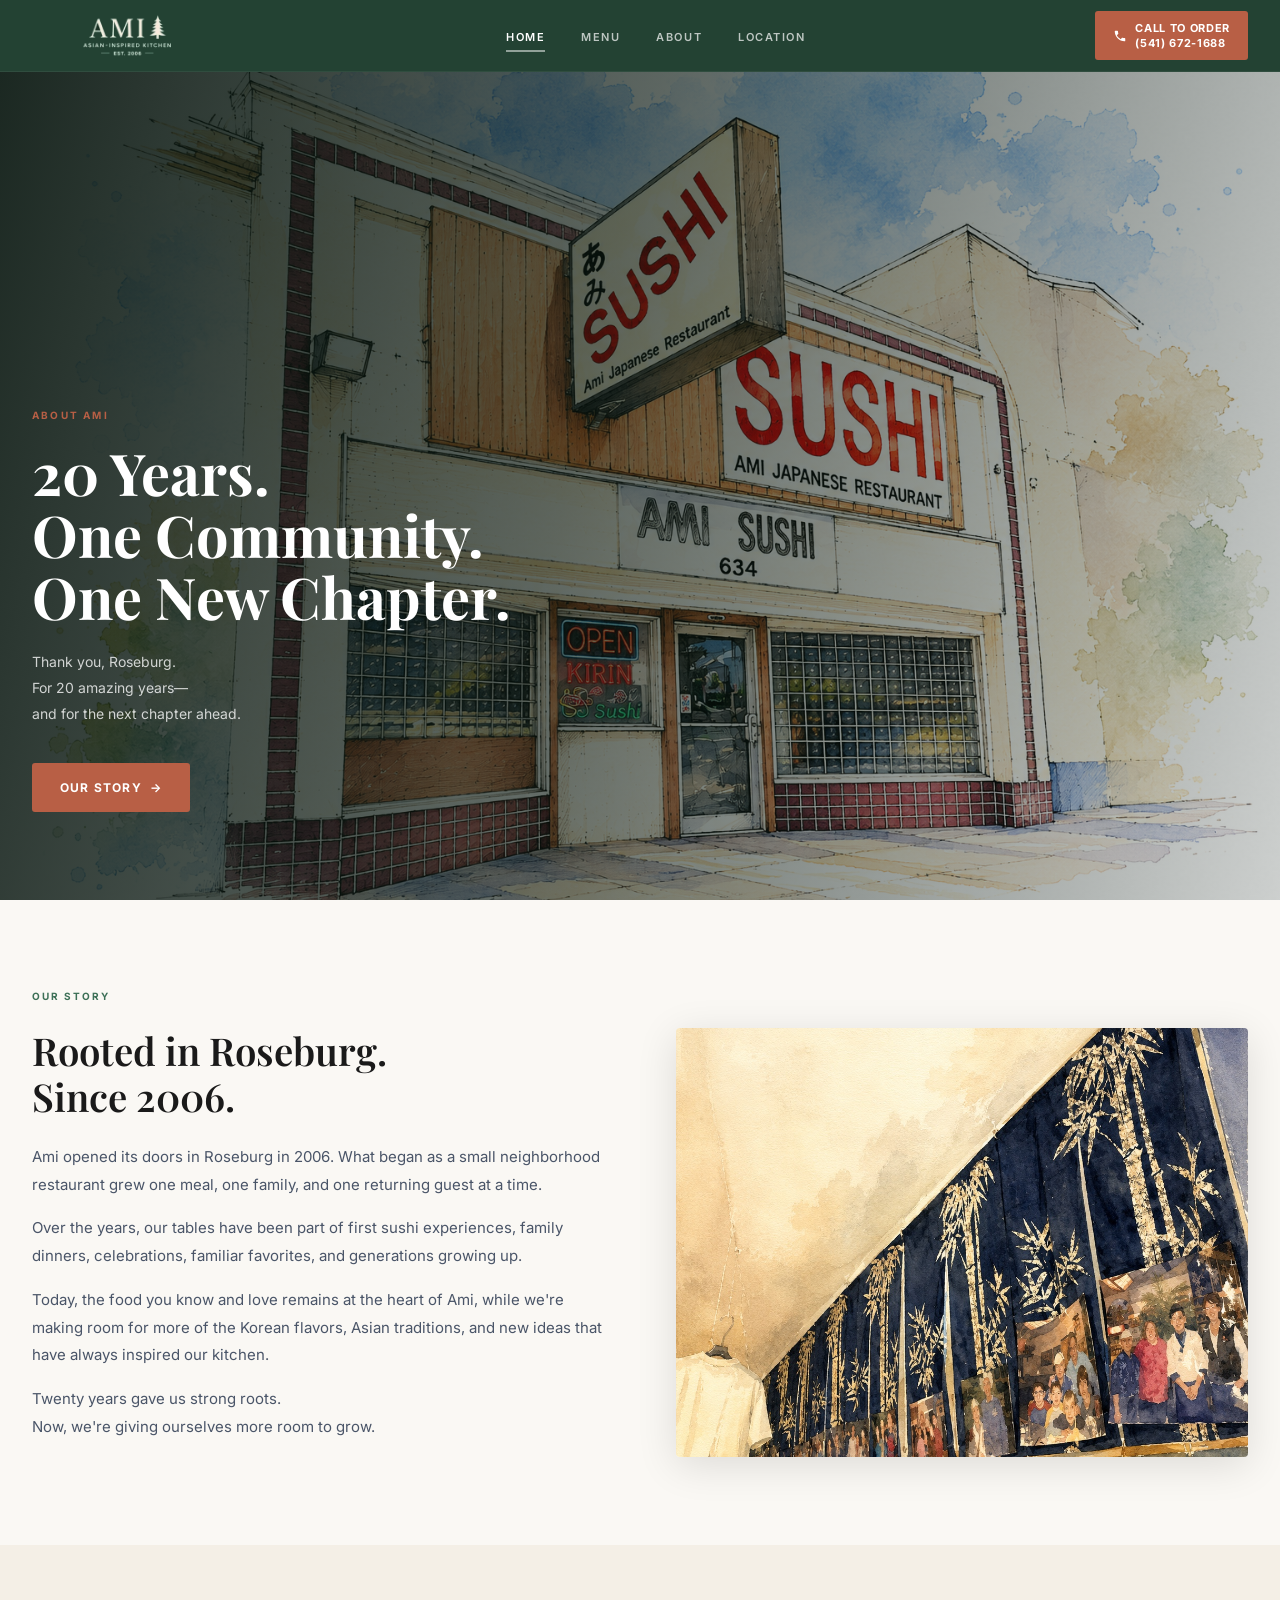
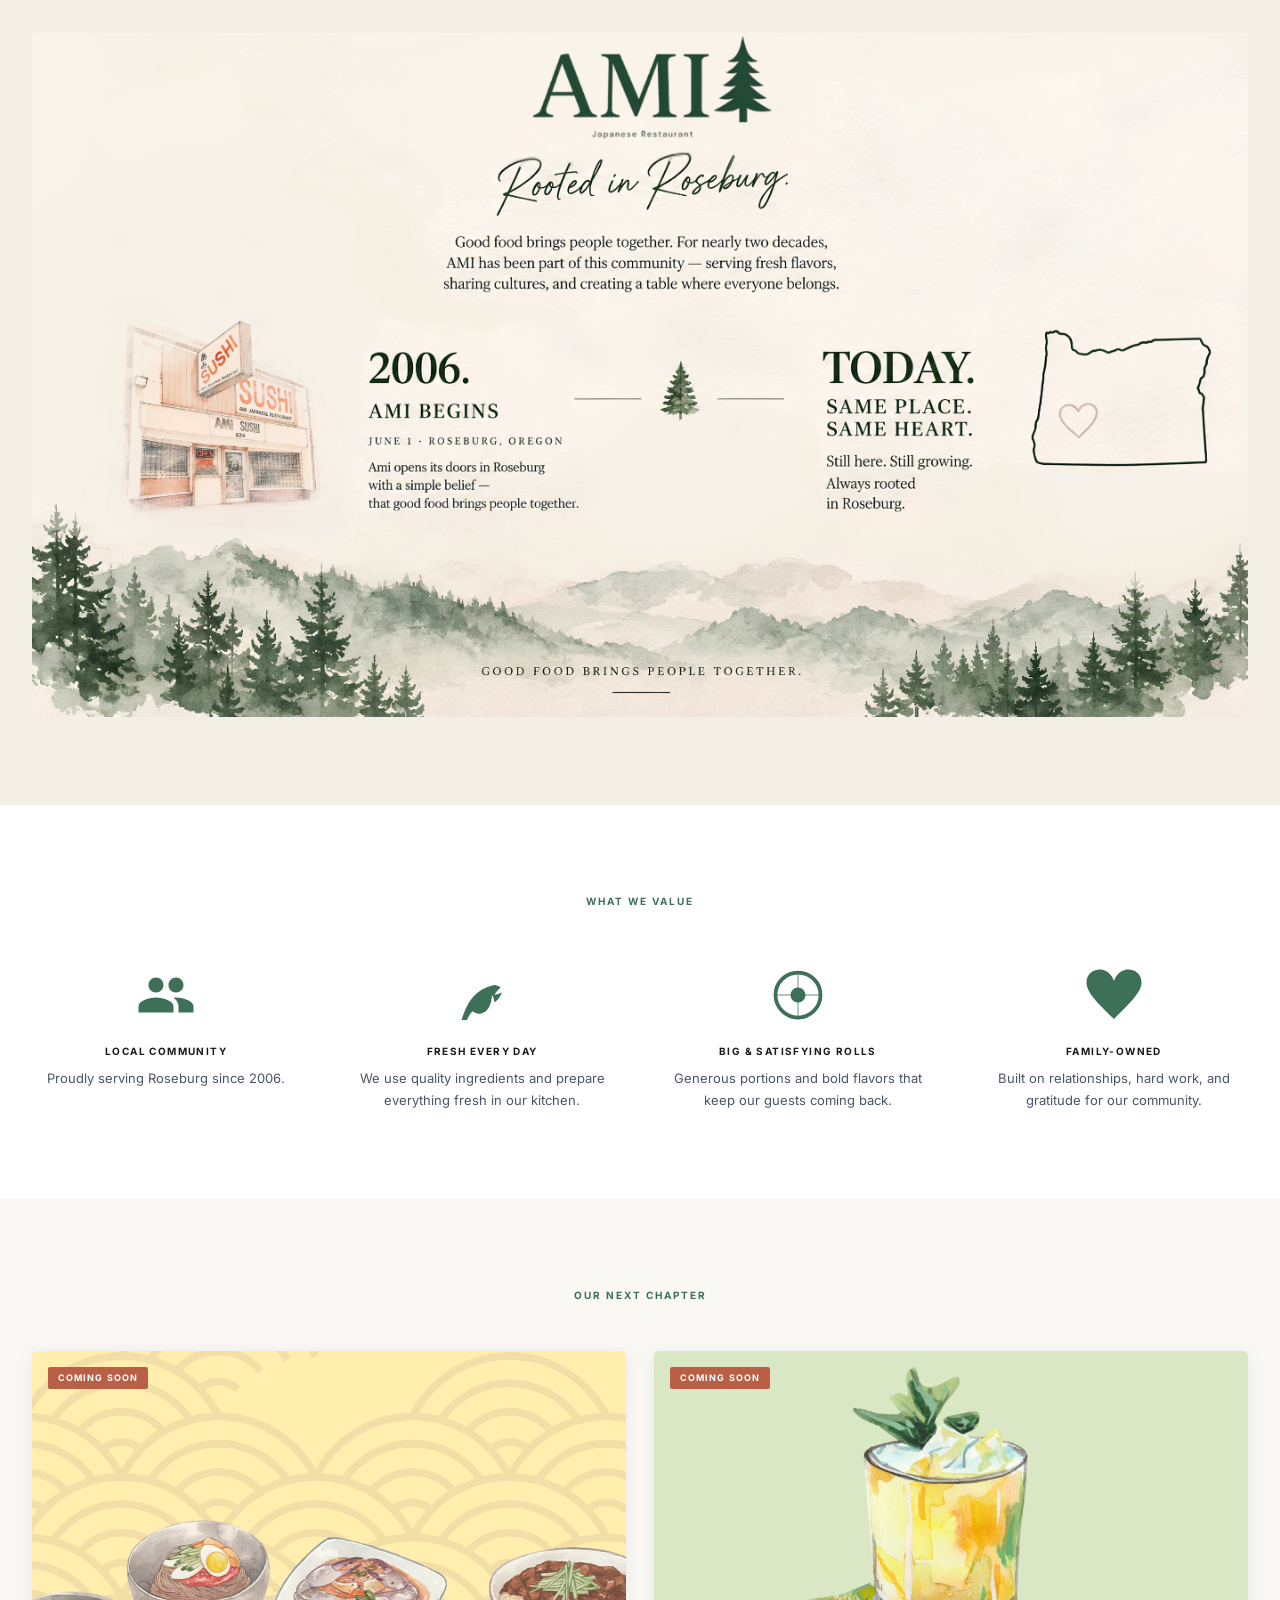
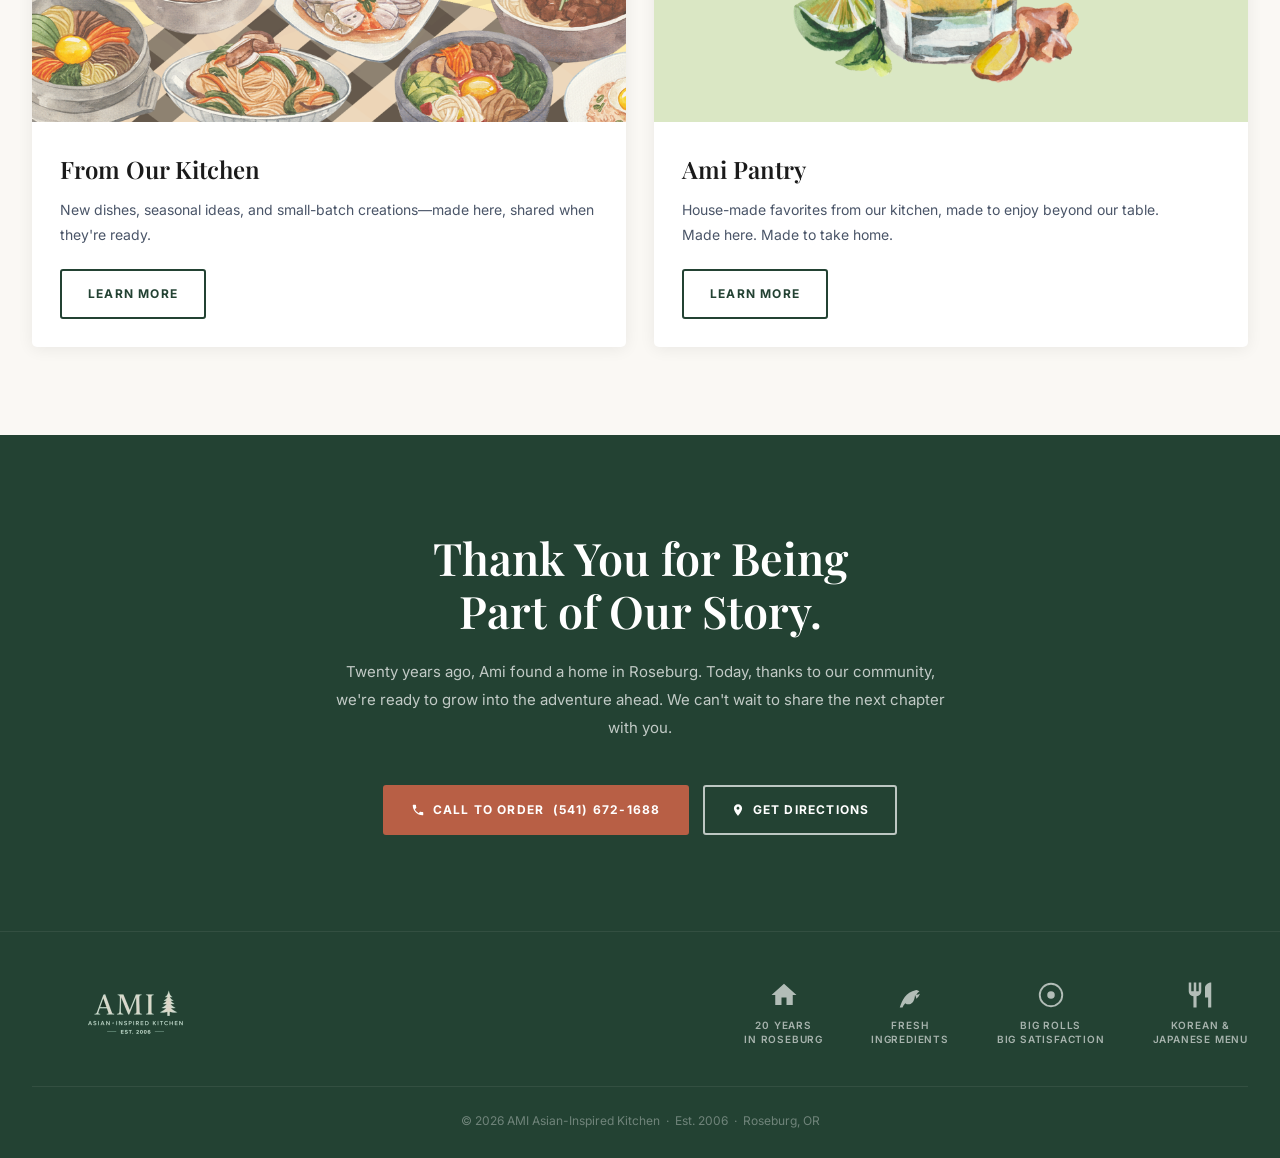
==== index.html @ c9947b60 "Update content, images, and remove menu guide sidebar" ====
<!DOCTYPE html>
<html lang="en">
<head>
  <meta charset="UTF-8">
  <meta name="viewport" content="width=device-width, initial-scale=1.0">
  <title>AMI Asian-Inspired Kitchen | Roseburg, OR</title>
  <link rel="stylesheet" href="styles.css">
  <link rel="preconnect" href="https://fonts.googleapis.com">
  <link rel="preconnect" href="https://fonts.gstatic.com" crossorigin>
  <link href="https://fonts.googleapis.com/css2?family=Playfair+Display:ital,wght@0,400;0,500;0,600;0,700;1,400;1,600&family=Inter:wght@300;400;500;600;700&display=swap" rel="stylesheet">
</head>
<body>

<!-- ─── NAVIGATION ─── -->
<nav class="navbar" id="navbar">
  <div class="nav-container">
    <a href="index.html" class="nav-logo">
      <img src="images/logo/main_GR-logo.png" alt="AMI Asian Inspired Kitchen">
    </a>
    <ul class="nav-links">
      <li><a href="index.html" class="nav-link active">HOME</a></li>
      <li><a href="menu.html" class="nav-link">MENU</a></li>
      <li><a href="#about" class="nav-link">ABOUT</a></li>
      <li><a href="#location" class="nav-link">LOCATION</a></li>
    </ul>
    <a href="tel:5416721688" class="nav-cta">
      <svg xmlns="http://www.w3.org/2000/svg" viewBox="0 0 24 24" fill="currentColor" width="14" height="14"><path d="M6.6 10.8c1.4 2.8 3.8 5.1 6.6 6.6l2.2-2.2c.3-.3.7-.4 1-.2 1.1.4 2.3.6 3.6.6.6 0 1 .4 1 1V20c0 .6-.4 1-1 1-9.4 0-17-7.6-17-17 0-.6.4-1 1-1h3.5c.6 0 1 .4 1 1 0 1.3.2 2.5.6 3.6.1.3 0 .7-.3 1L6.6 10.8z"/></svg>
      <span>CALL TO ORDER<br>(541) 672-1688</span>
    </a>
    <button class="hamburger" id="hamburger" aria-label="Toggle menu">
      <span></span><span></span><span></span>
    </button>
  </div>
</nav>

<!-- Mobile menu -->
<div class="mobile-menu" id="mobileMenu">
  <a href="index.html" class="mobile-nav-link active">Home</a>
  <a href="menu.html" class="mobile-nav-link">Menu</a>
  <a href="#about" class="mobile-nav-link" id="mobileAboutLink">About</a>
  <a href="#location" class="mobile-nav-link" id="mobileLocationLink">Location</a>
  <a href="tel:5416721688" class="mobile-nav-cta">📞 Call to Order — (541) 672-1688</a>
</div>

<!-- ─── HERO ─── -->
<section class="hero" id="home">
  <div class="hero-bg" style="background-image: url('images/shop-front.png');"></div>
  <div class="hero-overlay"></div>
  <div class="hero-content">
    <span class="hero-eyebrow">ABOUT AMI</span>
    <h1 class="hero-title">20 Years.<br>One Community.<br>One New Chapter.</h1>
    <p class="hero-text">Thank you, Roseburg.<br>For 20 amazing years—<br>and for the next chapter ahead.</p>
    <a href="#story" class="btn btn-red">OUR STORY &nbsp;→</a>
  </div>
</section>

<!-- ─── OUR STORY ─── -->
<section id="about" class="story-section" id="story">
  <div class="container">
    <span class="section-eyebrow">OUR STORY</span>
    <div class="story-content">
      <div class="story-text">
        <h2>Rooted in Roseburg.<br>Since 2006.</h2>
        <p>Ami opened its doors in Roseburg in 2006. What began as a small neighborhood restaurant grew one meal, one family, and one returning guest at a time.</p>
        <p>Over the years, our tables have been part of first sushi experiences, family dinners, celebrations, familiar favorites, and generations growing up.</p>
        <p>Today, the food you know and love remains at the heart of Ami, while we're making room for more of the Korean flavors, Asian traditions, and new ideas that have always inspired our kitchen.</p>
        <p>Twenty years gave us strong roots.<br>Now, we're giving ourselves more room to grow.</p>
      </div>
      <div class="story-image">
        <img src="images/about/our-2.jpeg" alt="Inside AMI Restaurant">
      </div>
    </div>
  </div>
</section>

<!-- ─── 20 YEARS TIMELINE ─── -->
<section class="timeline-section">
  <div class="timeline-forest-bg"></div>
  <div class="container">
    <img src="images/about/our-3.png" alt="20 Years Together — 2006 to 2026" style="width:100%;display:block;">
  </div>
</section>

<!-- ─── WHAT WE VALUE ─── -->
<section class="values-section">
  <div class="container">
    <span class="section-eyebrow centered">WHAT WE VALUE</span>
    <div class="values-grid">

      <div class="value-item">
        <div class="value-icon">
          <!-- Community / people icon -->
          <svg xmlns="http://www.w3.org/2000/svg" viewBox="0 0 24 24" fill="currentColor">
            <path d="M16 11c1.66 0 2.99-1.34 2.99-3S17.66 5 16 5c-1.66 0-3 1.34-3 3s1.34 3 3 3zm-8 0c1.66 0 2.99-1.34 2.99-3S9.66 5 8 5C6.34 5 5 6.34 5 8s1.34 3 3 3zm0 2c-2.33 0-7 1.17-7 3.5V19h14v-2.5c0-2.33-4.67-3.5-7-3.5zm8 0c-.29 0-.62.02-.97.05 1.16.84 1.97 1.97 1.97 3.45V19h6v-2.5c0-2.33-4.67-3.5-7-3.5z"/>
          </svg>
        </div>
        <h3>Local Community</h3>
        <p>Proudly serving Roseburg since 2006.</p>
      </div>

      <div class="value-item">
        <div class="value-icon">
          <!-- Fresh / leaf icon -->
          <svg xmlns="http://www.w3.org/2000/svg" viewBox="0 0 24 24" fill="currentColor">
            <path d="M17 8C8 10 5.9 16.17 3.82 22H6c.5-1.25 1.23-2.44 2.18-3.5C9.79 19.75 12.07 20 14 18c1.93-2 2-6 2-6s.93 1.4 1 3c2.07-1.4 3-4 3-4s-1 .5-3 1c1-2 2.5-3 2.5-3S18 8 17 8z"/>
          </svg>
        </div>
        <h3>Fresh Every Day</h3>
        <p>We use quality ingredients and prepare everything fresh in our kitchen.</p>
      </div>

      <div class="value-item">
        <div class="value-icon">
          <!-- Sushi roll icon -->
          <svg xmlns="http://www.w3.org/2000/svg" viewBox="0 0 24 24" fill="none" stroke="currentColor" stroke-width="1.5">
            <circle cx="12" cy="12" r="9"/>
            <circle cx="12" cy="12" r="3" fill="currentColor" stroke="none"/>
            <path d="M12 3v18M3 12h18" stroke-width="0.75" opacity="0.4"/>
          </svg>
        </div>
        <h3>Big &amp; Satisfying Rolls</h3>
        <p>Generous portions and bold flavors that keep our guests coming back.</p>
      </div>

      <div class="value-item">
        <div class="value-icon">
          <!-- Family / heart icon -->
          <svg xmlns="http://www.w3.org/2000/svg" viewBox="0 0 24 24" fill="currentColor">
            <path d="M12 21.593C6.37 16.054 1 11.296 1 6.99 1 3.2 4.068 1.8 6.281 1.8c1.312 0 4.151.501 5.719 4.457 1.59-3.968 4.464-4.447 5.726-4.447C20.265 1.81 23 3.43 23 6.99c0 4.069-5.136 8.625-11 14.603z"/>
          </svg>
        </div>
        <h3>Family-Owned</h3>
        <p>Built on relationships, hard work, and gratitude for our community.</p>
      </div>

    </div>
  </div>
</section>

<!-- ─── OUR NEXT CHAPTER ─── -->
<section class="next-chapter-section">
  <div class="container">
    <span class="section-eyebrow centered">OUR NEXT CHAPTER</span>
    <div class="chapter-cards-grid">

      <div class="chapter-card">
        <span class="coming-soon-badge">COMING SOON</span>
        <div class="chapter-card-image">
          <img src="images/about/from-our-kitchen.png" alt="From Our Kitchen">
        </div>
        <div class="chapter-card-body">
          <h3>From Our Kitchen</h3>
          <p>New dishes, seasonal ideas, and small-batch creations—made here, shared when they're ready.</p>
          <a href="menu.html" class="btn btn-outline-dark">LEARN MORE</a>
        </div>
      </div>

      <div class="chapter-card">
        <span class="coming-soon-badge">COMING SOON</span>
        <div class="chapter-card-image">
          <img src="images/about/ami-pantry.png" alt="Ami Pantry">
        </div>
        <div class="chapter-card-body">
          <h3>Ami Pantry</h3>
          <p>House-made favorites from our kitchen, made to enjoy beyond our table.<br>Made here. Made to take home.</p>
          <a href="menu.html" class="btn btn-outline-dark">LEARN MORE</a>
        </div>
      </div>

    </div>
  </div>
</section>

<!-- ─── THANK YOU ─── -->
<section class="thankyou-section" id="location">
  <div class="container">
    <h2>Thank You for Being<br>Part of Our Story.</h2>
    <p>Twenty years ago, Ami found a home in Roseburg. Today, thanks to our community, we're ready to grow into the adventure ahead. We can't wait to share the next chapter with you.</p>
    <div class="cta-group">
      <a href="tel:5416721688" class="btn btn-red">
        <svg xmlns="http://www.w3.org/2000/svg" viewBox="0 0 24 24" fill="currentColor" width="14" height="14"><path d="M6.6 10.8c1.4 2.8 3.8 5.1 6.6 6.6l2.2-2.2c.3-.3.7-.4 1-.2 1.1.4 2.3.6 3.6.6.6 0 1 .4 1 1V20c0 .6-.4 1-1 1-9.4 0-17-7.6-17-17 0-.6.4-1 1-1h3.5c.6 0 1 .4 1 1 0 1.3.2 2.5.6 3.6.1.3 0 .7-.3 1L6.6 10.8z"/></svg>
        CALL TO ORDER &nbsp;(541) 672-1688
      </a>
      <a href="https://maps.app.goo.gl/rrhxUfRe1pn3jKjf7" target="_blank" class="btn btn-outline-white">
        <svg xmlns="http://www.w3.org/2000/svg" viewBox="0 0 24 24" fill="currentColor" width="14" height="14"><path d="M12 2C8.13 2 5 5.13 5 9c0 5.25 7 13 7 13s7-7.75 7-13c0-3.87-3.13-7-7-7zm0 9.5c-1.38 0-2.5-1.12-2.5-2.5s1.12-2.5 2.5-2.5 2.5 1.12 2.5 2.5-1.12 2.5-2.5 2.5z"/></svg>
        GET DIRECTIONS
      </a>
    </div>
  </div>
</section>

<!-- ─── FOOTER ─── -->
<footer class="footer">
  <div class="container">
    <div class="footer-inner">
      <div class="footer-logo">
        <img src="images/logo/main_GR-logo.png" alt="AMI Asian Inspired Kitchen">
      </div>
      <div class="footer-values">

        <div class="footer-value">
          <div class="footer-value-icon">
            <svg xmlns="http://www.w3.org/2000/svg" viewBox="0 0 24 24" fill="currentColor"><path d="M10 20v-6h4v6h5v-8h3L12 3 2 12h3v8z"/></svg>
          </div>
          <div class="footer-value-text">20 YEARS<br>IN ROSEBURG</div>
        </div>

        <div class="footer-value">
          <div class="footer-value-icon">
            <svg xmlns="http://www.w3.org/2000/svg" viewBox="0 0 24 24" fill="currentColor"><path d="M17 8C8 10 5.9 16.17 3.82 22H6c.5-1.25 1.23-2.44 2.18-3.5C9.79 19.75 12.07 20 14 18c1.93-2 2-6 2-6s.93 1.4 1 3c2.07-1.4 3-4 3-4s-1 .5-3 1c1-2 2.5-3 2.5-3S18 8 17 8z"/></svg>
          </div>
          <div class="footer-value-text">FRESH<br>INGREDIENTS</div>
        </div>

        <div class="footer-value">
          <div class="footer-value-icon">
            <svg xmlns="http://www.w3.org/2000/svg" viewBox="0 0 24 24" fill="none" stroke="currentColor" stroke-width="1.5"><circle cx="12" cy="12" r="9"/><circle cx="12" cy="12" r="3" fill="currentColor" stroke="none"/></svg>
          </div>
          <div class="footer-value-text">BIG ROLLS<br>BIG SATISFACTION</div>
        </div>

        <div class="footer-value">
          <div class="footer-value-icon">
            <!-- Chopsticks / Asian cuisine icon -->
            <svg xmlns="http://www.w3.org/2000/svg" viewBox="0 0 24 24" fill="currentColor">
              <path d="M11 9H9V2H7v7H5V2H3v7c0 2.12 1.66 3.84 3.75 3.97V22h2.5v-9.03C11.34 12.84 13 11.12 13 9V2h-2v7zm5-3v8h2.5v8H21V2c-2.76 0-5 2.24-5 4z"/>
            </svg>
          </div>
          <div class="footer-value-text">KOREAN &amp;<br>JAPANESE MENU</div>
        </div>

      </div>
    </div>
    <div class="footer-bottom">
      <p>© 2026 AMI Asian-Inspired Kitchen &nbsp;·&nbsp; Est. 2006 &nbsp;·&nbsp; Roseburg, OR</p>
    </div>
  </div>
</footer>

<!-- ─── MOBILE BOTTOM NAV ─── -->
<nav class="mobile-bottom-nav" aria-label="Mobile navigation">
  <div class="mobile-bottom-nav-inner">
    <a href="index.html" class="mobile-bottom-item active">
      <svg xmlns="http://www.w3.org/2000/svg" viewBox="0 0 24 24" fill="currentColor"><path d="M10 20v-6h4v6h5v-8h3L12 3 2 12h3v8z"/></svg>
      <span>Home</span>
    </a>
    <a href="menu.html" class="mobile-bottom-item">
      <svg xmlns="http://www.w3.org/2000/svg" viewBox="0 0 24 24" fill="currentColor"><path d="M18.06 22.99h1.66c.84 0 1.53-.64 1.63-1.46L23 5.05h-5V1h-1.97v4.05h-4.97l.3 2.34c1.71.47 3.31 1.32 4.27 2.26 1.44 1.42 2.43 2.89 2.43 5.29v8.05zM1 21.99V21h15.03v.99c0 .55-.45 1-1.01 1H2.01c-.56 0-1.01-.45-1.01-1zm15.03-7c0-8.17-15.03-8.17-15.03 0h15.03z"/></svg>
      <span>Menu</span>
    </a>
    <a href="tel:5416721688" class="mobile-bottom-item">
      <svg xmlns="http://www.w3.org/2000/svg" viewBox="0 0 24 24" fill="currentColor"><path d="M6.6 10.8c1.4 2.8 3.8 5.1 6.6 6.6l2.2-2.2c.3-.3.7-.4 1-.2 1.1.4 2.3.6 3.6.6.6 0 1 .4 1 1V20c0 .6-.4 1-1 1-9.4 0-17-7.6-17-17 0-.6.4-1 1-1h3.5c.6 0 1 .4 1 1 0 1.3.2 2.5.6 3.6.1.3 0 .7-.3 1L6.6 10.8z"/></svg>
      <span>Call</span>
    </a>
    <a href="#location" class="mobile-bottom-item">
      <svg xmlns="http://www.w3.org/2000/svg" viewBox="0 0 24 24" fill="currentColor"><path d="M12 2C8.13 2 5 5.13 5 9c0 5.25 7 13 7 13s7-7.75 7-13c0-3.87-3.13-7-7-7zm0 9.5c-1.38 0-2.5-1.12-2.5-2.5s1.12-2.5 2.5-2.5 2.5 1.12 2.5 2.5-1.12 2.5-2.5 2.5z"/></svg>
      <span>Directions</span>
    </a>
    <a href="menu.html" class="mobile-bottom-item">
      <svg xmlns="http://www.w3.org/2000/svg" viewBox="0 0 24 24" fill="currentColor"><path d="M3 18h18v-2H3v2zm0-5h18v-2H3v2zm0-7v2h18V6H3z"/></svg>
      <span>Order</span>
    </a>
  </div>
</nav>

<script src="main.js"></script>
</body>
</html>
---- styles.css ----
@import url('https://fonts.googleapis.com/css2?family=Playfair+Display:ital,wght@0,400;0,500;0,600;0,700;1,400;1,600&family=Inter:wght@300;400;500;600;700&display=swap');

:root {
  /* Brand palette */
  --primary: #234233;          /* Deep Forest Green */
  --base: #F4EFE6;             /* Warm Cream */
  --accent: #B85F45;           /* Terracotta */

  /* Derived shades */
  --nav-bg: #234233;
  --green-dark: #1b3227;
  --green-medium: #2e5643;
  --green-accent: #3d7057;
  --red-primary: #B85F45;
  --red-hover: #9e4f38;
  --orange-warm: #B85F45;
  --orange-badge: #B85F45;
  --cream-lightest: #faf8f4;
  --cream-light: #F4EFE6;
  --cream: #e8e0d4;
  --text-dark: #1a1a1a;
  --text-medium: #4a5568;
  --text-light: #718096;
  --border-light: #ddd4c5;
  --white: #ffffff;
  --font-serif: 'Playfair Display', Georgia, serif;
  --font-sans: 'Inter', -apple-system, BlinkMacSystemFont, sans-serif;
  --container-max: 1320px;
  --nav-height: 72px;
}

*, *::before, *::after { box-sizing: border-box; margin: 0; padding: 0; }
html { scroll-behavior: smooth; }
body { font-family: var(--font-sans); color: var(--text-dark); line-height: 1.6; background: var(--white); overflow-x: hidden; }
img { max-width: 100%; height: auto; display: block; }
a { text-decoration: none; color: inherit; }
ul { list-style: none; }

.container {
  width: 100%;
  max-width: var(--container-max);
  margin: 0 auto;
  padding: 0 32px;
}

/* ─── BUTTONS ─── */
.btn {
  display: inline-flex;
  align-items: center;
  gap: 8px;
  padding: 13px 26px;
  border-radius: 3px;
  font-family: var(--font-sans);
  font-size: 12px;
  font-weight: 700;
  letter-spacing: 0.1em;
  text-transform: uppercase;
  cursor: pointer;
  transition: all 0.2s ease;
  border: 2px solid transparent;
  white-space: nowrap;
}
.btn-red { background: var(--red-primary); color: var(--white); border-color: var(--red-primary); }
.btn-red:hover { background: var(--red-hover); border-color: var(--red-hover); }
.btn-outline-white { background: transparent; color: var(--white); border-color: rgba(255,255,255,0.7); }
.btn-outline-white:hover { background: var(--white); color: var(--text-dark); }
.btn-outline-dark { background: transparent; color: var(--nav-bg); border-color: var(--nav-bg); }
.btn-outline-dark:hover { background: var(--nav-bg); color: var(--white); }

/* ─── NAVIGATION ─── */
.navbar {
  position: fixed;
  top: 0; left: 0; right: 0;
  z-index: 1000;
  background: var(--nav-bg);
  height: var(--nav-height);
  border-bottom: 1px solid rgba(255,255,255,0.06);
}
.nav-container {
  max-width: var(--container-max);
  margin: 0 auto;
  padding: 0 32px;
  height: 100%;
  display: flex;
  align-items: center;
  gap: 24px;
}
.nav-logo { flex-shrink: 0; }
.nav-logo img { height: 46px; width: auto; display: block; }

.nav-links {
  display: flex;
  align-items: center;
  gap: 36px;
  flex: 1;
  justify-content: center;
}
.nav-link {
  font-size: 11px;
  font-weight: 600;
  letter-spacing: 0.14em;
  text-transform: uppercase;
  color: rgba(255,255,255,0.7);
  transition: color 0.2s;
  padding: 6px 0;
  border-bottom: 2px solid transparent;
}
.nav-link:hover { color: var(--white); }
.nav-link.active { color: var(--white); border-bottom-color: rgba(255,255,255,0.5); }
.nav-link.active-page { color: #f0a070; border-bottom-color: #f0a070; }

.nav-cta {
  flex-shrink: 0;
  display: flex;
  align-items: center;
  gap: 8px;
  background: var(--red-primary);
  color: var(--white);
  padding: 10px 18px;
  border-radius: 3px;
  font-size: 11px;
  font-weight: 700;
  letter-spacing: 0.06em;
  text-transform: uppercase;
  line-height: 1.35;
  transition: background 0.2s;
}
.nav-cta:hover { background: var(--red-hover); }

.hamburger {
  display: none;
  flex-direction: column;
  gap: 5px;
  background: none;
  border: none;
  cursor: pointer;
  padding: 8px;
  margin-left: auto;
}
.hamburger span { display: block; width: 24px; height: 2px; background: var(--white); border-radius: 2px; transition: all 0.3s ease; }
.hamburger.open span:nth-child(1) { transform: rotate(45deg) translate(5px, 5px); }
.hamburger.open span:nth-child(2) { opacity: 0; }
.hamburger.open span:nth-child(3) { transform: rotate(-45deg) translate(5px, -5px); }

/* Mobile dropdown menu */
.mobile-menu {
  display: none;
  position: fixed;
  top: var(--nav-height);
  left: 0; right: 0; bottom: 0;
  z-index: 999;
  background: var(--nav-bg);
  flex-direction: column;
  padding: 16px 24px;
  overflow-y: auto;
}
.mobile-menu.open { display: flex; }
.mobile-nav-link {
  font-size: 17px;
  font-weight: 500;
  color: rgba(255,255,255,0.82);
  padding: 18px 0;
  border-bottom: 1px solid rgba(255,255,255,0.08);
  display: block;
  transition: color 0.2s;
}
.mobile-nav-link:hover { color: var(--white); }
.mobile-nav-link.active { color: #f0a070; }
.mobile-nav-cta {
  margin-top: 24px;
  background: var(--red-primary);
  color: var(--white);
  padding: 16px 24px;
  border-radius: 3px;
  font-size: 14px;
  font-weight: 700;
  text-align: center;
  display: block;
  letter-spacing: 0.06em;
}

/* Mobile bottom nav */
.mobile-bottom-nav {
  display: none;
  position: fixed;
  bottom: 0; left: 0; right: 0;
  z-index: 997;
  background: var(--nav-bg);
  border-top: 1px solid rgba(255,255,255,0.1);
  padding-bottom: env(safe-area-inset-bottom, 0);
}
.mobile-bottom-nav-inner { display: flex; justify-content: space-around; }
.mobile-bottom-item {
  display: flex;
  flex-direction: column;
  align-items: center;
  gap: 3px;
  color: rgba(255,255,255,0.55);
  padding: 10px 12px;
  font-size: 9px;
  font-weight: 600;
  letter-spacing: 0.07em;
  text-transform: uppercase;
  transition: color 0.2s;
  cursor: pointer;
  flex: 1;
}
.mobile-bottom-item.active, .mobile-bottom-item:hover { color: var(--white); }
.mobile-bottom-item svg { width: 22px; height: 22px; }

/* ─── SECTION LABELS ─── */
.section-eyebrow {
  display: block;
  font-size: 10px;
  font-weight: 700;
  letter-spacing: 0.2em;
  text-transform: uppercase;
  color: var(--green-accent);
  margin-bottom: 16px;
}
.section-eyebrow.centered { text-align: center; }

/* ─── HERO ─── */
.hero {
  position: relative;
  height: calc(100vh - var(--nav-height));
  min-height: 560px;
  max-height: 860px;
  margin-top: var(--nav-height);
  overflow: hidden;
  display: flex;
  align-items: flex-end;
}
.hero-bg {
  position: absolute;
  inset: 0;
  background-size: cover;
  background-position: center 30%;
  background-repeat: no-repeat;
}
.hero-overlay {
  position: absolute;
  inset: 0;
  background: linear-gradient(105deg, rgba(8,22,15,0.92) 0%, rgba(8,22,15,0.65) 45%, rgba(8,22,15,0.2) 100%);
}
.hero-content {
  position: relative;
  z-index: 2;
  max-width: var(--container-max);
  margin: 0 auto;
  padding: 0 32px 88px;
  width: 100%;
}
.hero-eyebrow {
  display: inline-block;
  font-size: 10px;
  font-weight: 700;
  letter-spacing: 0.22em;
  text-transform: uppercase;
  color: var(--orange-warm);
  margin-bottom: 18px;
}
.hero-title {
  font-family: var(--font-serif);
  font-size: clamp(2.4rem, 4.5vw, 4.2rem);
  font-weight: 700;
  color: var(--white);
  line-height: 1.08;
  margin-bottom: 22px;
}
.hero-text {
  font-size: 14px;
  color: rgba(255,255,255,0.78);
  line-height: 1.85;
  margin-bottom: 36px;
  max-width: 380px;
}

/* ─── OUR STORY ─── */
.story-section {
  padding: 88px 0;
  background: var(--cream-lightest);
}
.story-content {
  display: grid;
  grid-template-columns: 1fr 1fr;
  gap: 72px;
  align-items: center;
  margin-top: 24px;
}
.story-text h2 {
  font-family: var(--font-serif);
  font-size: clamp(1.9rem, 3vw, 2.8rem);
  font-weight: 600;
  line-height: 1.18;
  margin-bottom: 24px;
}
.story-text p {
  font-size: 15px;
  color: var(--text-medium);
  line-height: 1.85;
  margin-bottom: 16px;
}
.story-image {
  border-radius: 4px;
  overflow: hidden;
  aspect-ratio: 4/3;
  box-shadow: 0 8px 40px rgba(0,0,0,0.12);
}
.story-image img { width: 100%; height: 100%; object-fit: cover; }

/* ─── TIMELINE ─── */
.timeline-section {
  padding: 88px 0;
  background: var(--cream-light);
  position: relative;
  overflow: hidden;
}
.timeline-forest-bg {
  position: absolute;
  bottom: 0; left: 0; right: 0;
  height: 60%;
  background-image: url('25c84fd5-eea2-4052-b964-458fb03f1f36.png');
  background-size: cover;
  background-position: center bottom;
  opacity: 0.12;
  pointer-events: none;
}
.timeline {
  display: grid;
  grid-template-columns: 1fr 220px 1fr;
  gap: 40px;
  align-items: center;
  margin-top: 48px;
  position: relative;
  z-index: 1;
}
.timeline-item { text-align: center; }
.timeline-year {
  font-family: var(--font-serif);
  font-size: 3.2rem;
  font-weight: 700;
  color: var(--green-dark);
  margin-bottom: 16px;
  line-height: 1;
}
.timeline-item-image {
  border-radius: 4px;
  overflow: hidden;
  aspect-ratio: 4/3;
  margin-bottom: 14px;
  box-shadow: 0 4px 20px rgba(0,0,0,0.1);
}
.timeline-item-image img { width: 100%; height: 100%; object-fit: cover; }
.timeline-caption { font-size: 13px; color: var(--text-medium); line-height: 1.5; }

.timeline-center { text-align: center; padding: 16px; }
.timeline-tree-icon { display: flex; justify-content: center; margin-bottom: 16px; color: var(--green-accent); }
.timeline-center-text {
  font-family: var(--font-serif);
  font-size: 15px;
  font-style: italic;
  color: var(--text-medium);
  line-height: 2.2;
}

/* ─── VALUES ─── */
.values-section {
  padding: 88px 0;
  background: var(--white);
}
.values-grid {
  display: grid;
  grid-template-columns: repeat(4, 1fr);
  gap: 48px;
  margin-top: 56px;
}
.value-item { text-align: center; }
.value-icon {
  width: 60px; height: 60px;
  margin: 0 auto 18px;
  display: flex;
  align-items: center;
  justify-content: center;
  color: var(--green-accent);
}
.value-icon svg { width: 100%; height: 100%; }
.value-item h3 {
  font-size: 10px;
  font-weight: 700;
  letter-spacing: 0.14em;
  text-transform: uppercase;
  color: var(--text-dark);
  margin-bottom: 8px;
}
.value-item p { font-size: 13px; color: var(--text-medium); line-height: 1.7; }

/* ─── NEXT CHAPTER ─── */
.next-chapter-section {
  padding: 88px 0;
  background: var(--cream-lightest);
}
.chapter-cards-grid {
  display: grid;
  grid-template-columns: 1fr 1fr;
  gap: 28px;
  margin-top: 48px;
}
.chapter-card {
  position: relative;
  border-radius: 5px;
  overflow: hidden;
  background: var(--white);
  box-shadow: 0 2px 16px rgba(0,0,0,0.07);
  transition: box-shadow 0.3s;
}
.chapter-card:hover { box-shadow: 0 8px 32px rgba(0,0,0,0.13); }
.coming-soon-badge {
  position: absolute;
  top: 16px; left: 16px;
  z-index: 2;
  background: var(--orange-badge);
  color: var(--white);
  font-size: 9px;
  font-weight: 700;
  letter-spacing: 0.12em;
  text-transform: uppercase;
  padding: 4px 10px;
  border-radius: 2px;
}
.chapter-card-image { aspect-ratio: 16/10; overflow: hidden; }
.chapter-card-image img { width: 100%; height: 100%; object-fit: cover; transition: transform 0.4s ease; }
.chapter-card:hover .chapter-card-image img { transform: scale(1.04); }
.chapter-card-body { padding: 28px; }
.chapter-card-body h3 { font-family: var(--font-serif); font-size: 1.5rem; font-weight: 600; margin-bottom: 10px; }
.chapter-card-body p { font-size: 14px; color: var(--text-medium); line-height: 1.75; margin-bottom: 22px; }

/* ─── THANK YOU ─── */
.thankyou-section {
  padding: 96px 0;
  background: var(--nav-bg);
  color: var(--white);
  text-align: center;
  position: relative;
  overflow: hidden;
}
.thankyou-section .container { position: relative; z-index: 2; }
.thankyou-section h2 {
  font-family: var(--font-serif);
  font-size: clamp(1.9rem, 3.5vw, 3rem);
  font-weight: 600;
  margin-bottom: 20px;
  line-height: 1.2;
}
.thankyou-section p {
  font-size: 15px;
  color: rgba(255,255,255,0.72);
  max-width: 620px;
  margin: 0 auto 44px;
  line-height: 1.85;
}
.cta-group { display: flex; gap: 14px; justify-content: center; flex-wrap: wrap; }

/* ─── FOOTER ─── */
.footer {
  background: var(--nav-bg);
  border-top: 1px solid rgba(255,255,255,0.07);
  padding: 48px 0 28px;
  color: var(--white);
}
.footer-inner {
  display: flex;
  align-items: center;
  justify-content: space-between;
  flex-wrap: wrap;
  gap: 32px;
  margin-bottom: 40px;
}
.footer-logo img { height: 50px; width: auto; display: block; opacity: 0.88; }
.footer-values { display: flex; gap: 48px; flex-wrap: wrap; align-items: center; }
.footer-value { display: flex; flex-direction: column; align-items: center; gap: 8px; text-align: center; }
.footer-value-icon { width: 30px; height: 30px; display: flex; align-items: center; justify-content: center; color: rgba(255,255,255,0.65); }
.footer-value-icon svg { width: 100%; height: 100%; }
.footer-value-text { font-size: 10px; font-weight: 600; letter-spacing: 0.08em; text-transform: uppercase; color: rgba(255,255,255,0.6); line-height: 1.4; }
.footer-bottom { border-top: 1px solid rgba(255,255,255,0.07); padding-top: 24px; text-align: center; font-size: 12px; color: rgba(255,255,255,0.35); }

/* ─── MENU PAGE HEADER ─── */
.menu-page-header {
  background: var(--cream-lightest);
  text-align: center;
  padding: 56px 24px 40px;
  margin-top: var(--nav-height);
  border-bottom: 1px solid var(--border-light);
}
.menu-page-header h1 {
  font-family: var(--font-serif);
  font-size: clamp(2.6rem, 5vw, 4rem);
  font-weight: 700;
  color: var(--text-dark);
  margin-bottom: 8px;
}
.menu-page-header p {
  font-size: 15px;
  color: var(--text-medium);
  font-style: italic;
}

/* ─── MENU 3-COLUMN LAYOUT ─── */
.menu-layout {
  display: grid;
  grid-template-columns: 1fr 260px;
  min-height: calc(100vh - var(--nav-height) - 130px);
  align-items: start;
}

/* ─── LEFT SIDEBAR ─── */
.menu-sidebar {
  background: var(--cream-lightest);
  border-right: 1px solid var(--border-light);
  padding: 32px 24px;
  position: sticky;
  top: var(--nav-height);
  height: calc(100vh - var(--nav-height));
  overflow-y: auto;
  display: flex;
  flex-direction: column;
  gap: 0;
}
.menu-sidebar::-webkit-scrollbar { width: 4px; }
.menu-sidebar::-webkit-scrollbar-thumb { background: var(--border-light); border-radius: 2px; }

.sidebar-header { margin-bottom: 24px; }
.sidebar-page-label { font-size: 10px; font-weight: 700; letter-spacing: 0.2em; text-transform: uppercase; color: var(--green-accent); margin-bottom: 4px; }
.sidebar-page-title { font-family: var(--font-serif); font-size: 1.6rem; font-weight: 700; color: var(--text-dark); line-height: 1.2; margin-bottom: 4px; }
.sidebar-page-subtitle { font-size: 13px; color: var(--text-light); font-style: italic; }

.sidebar-divider { height: 1px; background: var(--border-light); margin: 20px 0; }

.sidebar-feature-list { margin-bottom: 4px; }
.sidebar-feature-item {
  display: flex;
  gap: 10px;
  padding: 10px 0;
  border-bottom: 1px solid var(--cream);
}
.sidebar-feature-item:last-child { border-bottom: none; }
.sidebar-check {
  width: 18px; height: 18px;
  background: var(--green-accent);
  border-radius: 50%;
  display: flex; align-items: center; justify-content: center;
  flex-shrink: 0;
  margin-top: 1px;
}
.sidebar-check svg { width: 10px; height: 10px; color: white; }
.sidebar-feature-text .feature-title { font-size: 12px; font-weight: 600; color: var(--text-dark); margin-bottom: 2px; }
.sidebar-feature-text .feature-title-ko { font-size: 11px; font-weight: 600; color: var(--text-dark); margin-bottom: 1px; }
.sidebar-feature-text .feature-desc { font-size: 11px; color: var(--text-light); line-height: 1.5; }

.sidebar-icon-guide-section { margin-bottom: 0; }
.sidebar-ig-title { font-size: 10px; font-weight: 700; letter-spacing: 0.15em; text-transform: uppercase; color: var(--text-light); margin-bottom: 12px; }
.icon-guide-item { display: flex; align-items: center; gap: 10px; padding: 5px 0; }
.icon-guide-img { width: 22px; height: 22px; object-fit: contain; flex-shrink: 0; }
.icon-guide-label { font-size: 12px; color: var(--text-medium); }

.sidebar-cta-box {
  margin-top: auto;
  padding-top: 20px;
  background: var(--red-primary);
  border-radius: 4px;
  padding: 20px 16px;
  color: var(--white);
  text-align: center;
}
.sidebar-cta-label { font-size: 9px; font-weight: 700; letter-spacing: 0.14em; text-transform: uppercase; opacity: 0.8; margin-bottom: 6px; }
.sidebar-cta-phone { font-size: 17px; font-weight: 700; }
.sidebar-cta-note { font-size: 11px; opacity: 0.65; margin-top: 6px; line-height: 1.4; }

/* ─── MAIN MENU CONTENT ─── */
.menu-main { background: var(--white); min-width: 0; }

.menu-tabs-bar {
  position: sticky;
  top: var(--nav-height);
  z-index: 100;
  background: var(--white);
  border-bottom: 2px solid var(--border-light);
  overflow-x: auto;
  scrollbar-width: none;
}
.menu-tabs-bar::-webkit-scrollbar { display: none; }

.menu-tabs { display: flex; padding: 0 24px; }
.menu-tab {
  font-family: var(--font-sans);
  font-size: 11px;
  font-weight: 600;
  letter-spacing: 0.1em;
  text-transform: uppercase;
  color: var(--text-light);
  padding: 16px 14px;
  border-bottom: 3px solid transparent;
  margin-bottom: -2px;
  cursor: pointer;
  white-space: nowrap;
  background: none;
  border-top: none;
  border-left: none;
  border-right: none;
  display: flex;
  align-items: center;
  gap: 6px;
  transition: all 0.2s;
}
.menu-tab:hover { color: var(--text-dark); }
.menu-tab.active { color: var(--red-primary); border-bottom-color: var(--red-primary); }
.menu-tab svg { width: 14px; height: 14px; flex-shrink: 0; }

.menu-content-area { padding: 0; }
.menu-section {
  padding: 40px 32px;
  border-bottom: 1px solid var(--border-light);
}
.menu-section:last-child { border-bottom: none; }

.menu-section-header {
  display: flex;
  align-items: center;
  justify-content: space-between;
  margin-bottom: 24px;
}
.menu-section-title {
  display: flex;
  align-items: center;
  gap: 8px;
  font-size: 12px;
  font-weight: 700;
  letter-spacing: 0.14em;
  text-transform: uppercase;
  color: var(--text-dark);
}
.menu-section-title svg { width: 16px; height: 16px; color: var(--orange-warm); }
.view-all-link {
  font-size: 11px;
  font-weight: 600;
  color: var(--green-accent);
  display: flex;
  align-items: center;
  gap: 4px;
  transition: gap 0.2s;
}
.view-all-link:hover { gap: 8px; }

.menu-items-grid { display: grid; grid-template-columns: repeat(4, 1fr); gap: 14px; }

/* Menu Item Card */
.menu-card {
  border-radius: 5px;
  overflow: hidden;
  background: var(--white);
  border: 1px solid var(--border-light);
  transition: box-shadow 0.2s, transform 0.2s;
  display: flex;
  flex-direction: column;
}
.menu-card:hover { box-shadow: 0 4px 20px rgba(0,0,0,0.09); transform: translateY(-2px); }

.menu-card-img-wrap {
  position: relative;
  aspect-ratio: 1;
  overflow: hidden;
}
.menu-card-img-wrap img { width: 100%; height: 100%; object-fit: cover; transition: transform 0.3s; }
.menu-card:hover .menu-card-img-wrap img { transform: scale(1.05); }

.menu-card-badge {
  position: absolute;
  top: 8px; left: 8px;
  font-size: 9px;
  font-weight: 700;
  letter-spacing: 0.06em;
  text-transform: uppercase;
  padding: 3px 8px;
  border-radius: 2px;
}
.badge-best { background: #c97c35; color: white; }
.badge-chef { background: var(--green-dark); color: white; }
.badge-spicy { background: var(--red-primary); color: white; }

.menu-card-body {
  padding: 12px 12px 14px;
  display: flex;
  flex-direction: column;
  flex: 1;
}
.menu-card-dietary { display: flex; gap: 4px; margin-bottom: 7px; flex-wrap: wrap; }
.dietary-icon { width: 18px; height: 18px; object-fit: contain; }

.menu-card-name { font-size: 13px; font-weight: 600; color: var(--text-dark); margin-bottom: 4px; line-height: 1.3; }
.menu-card-desc { font-size: 11px; color: var(--text-light); line-height: 1.5; margin-bottom: 10px; flex: 1; }

.menu-card-footer { display: flex; align-items: center; justify-content: space-between; gap: 6px; margin-top: auto; }
.menu-card-price { font-size: 15px; font-weight: 700; color: var(--text-dark); }

.btn-call {
  font-size: 9px;
  font-weight: 700;
  letter-spacing: 0.06em;
  text-transform: uppercase;
  background: var(--red-primary);
  color: var(--white);
  border: none;
  padding: 7px 11px;
  border-radius: 2px;
  cursor: pointer;
  transition: background 0.2s;
  display: flex; align-items: center; gap: 4px;
  white-space: nowrap;
}
.btn-call:hover { background: var(--red-hover); }
.btn-call svg { width: 12px; height: 12px; }

/* ─── RIGHT PANE ─── */
.menu-right-pane {
  background: var(--cream-lightest);
  border-left: 1px solid var(--border-light);
  padding: 32px 20px;
  position: sticky;
  top: var(--nav-height);
  height: calc(100vh - var(--nav-height));
  overflow-y: auto;
}
.menu-right-pane::-webkit-scrollbar { width: 4px; }
.menu-right-pane::-webkit-scrollbar-thumb { background: var(--border-light); border-radius: 2px; }

.right-pane-section { margin-bottom: 28px; }
.right-pane-title {
  font-size: 10px;
  font-weight: 700;
  letter-spacing: 0.15em;
  text-transform: uppercase;
  color: var(--text-light);
  margin-bottom: 14px;
  padding-bottom: 8px;
  border-bottom: 1px solid var(--border-light);
}
.right-pane-card {
  border-radius: 4px;
  overflow: hidden;
  border: 1px solid var(--border-light);
  margin-bottom: 12px;
  background: var(--white);
}
.right-pane-card img { width: 100%; aspect-ratio: 16/10; object-fit: cover; }
.right-pane-card-body { padding: 10px 12px; }
.right-pane-card-name { font-size: 12px; font-weight: 600; margin-bottom: 2px; }
.right-pane-card-price { font-size: 12px; color: var(--text-medium); }

.right-pane-cta {
  background: var(--nav-bg);
  color: var(--white);
  border-radius: 4px;
  padding: 16px;
  text-align: center;
}
.right-pane-cta h4 { font-family: var(--font-serif); font-size: 1rem; margin-bottom: 6px; }
.right-pane-cta p { font-size: 11px; opacity: 0.72; line-height: 1.5; margin-bottom: 12px; }
.right-pane-cta .btn { font-size: 10px; padding: 9px 16px; width: 100%; justify-content: center; }

/* ─── HUNGRY BANNER ─── */
.hungry-banner {
  background: var(--cream-light);
  border-top: 1px solid var(--border-light);
  padding: 36px 32px;
  display: flex;
  align-items: center;
  justify-content: space-between;
  gap: 24px;
  flex-wrap: wrap;
}
.hungry-text h3 {
  font-family: var(--font-serif);
  font-size: 1.9rem;
  font-weight: 600;
  margin-bottom: 4px;
}
.hungry-text p { font-size: 14px; color: var(--text-medium); }
.hungry-actions { display: flex; gap: 12px; flex-wrap: wrap; }
.hungry-note {
  font-size: 11px;
  color: var(--text-light);
  padding: 12px 32px;
  text-align: center;
  border-top: 1px solid var(--border-light);
  font-style: italic;
}

/* ─── MOBILE SIDEBAR TOGGLE ─── */
.menu-sidebar-toggle {
  display: none;
  align-items: center;
  gap: 8px;
  font-size: 12px;
  font-weight: 600;
  letter-spacing: 0.08em;
  text-transform: uppercase;
  color: var(--green-accent);
  background: var(--cream-lightest);
  border: 1px solid var(--border-light);
  border-radius: 3px;
  padding: 10px 16px;
  cursor: pointer;
  margin: 16px 16px 0;
}
.menu-sidebar-toggle svg { width: 16px; height: 16px; }

/* ─── RESPONSIVE ─── */
@media (max-width: 1280px) {
  .menu-layout { grid-template-columns: 1fr 240px; }
  .menu-items-grid { grid-template-columns: repeat(3, 1fr); }
}

@media (max-width: 1100px) {
  .menu-layout { grid-template-columns: 1fr; }
  .menu-right-pane { display: none; }
  .menu-items-grid { grid-template-columns: repeat(3, 1fr); }
}

@media (max-width: 1024px) {
  .values-grid { grid-template-columns: repeat(2, 1fr); gap: 32px; }
  .chapter-cards-grid { grid-template-columns: 1fr; max-width: 620px; margin-left: auto; margin-right: auto; }
  .footer-values { gap: 28px; }
}

@media (max-width: 900px) {
  .menu-layout { grid-template-columns: 1fr; }
  .menu-items-grid { grid-template-columns: repeat(2, 1fr); }
}

@media (max-width: 768px) {
  :root { --nav-height: 60px; }

  .nav-links, .nav-cta { display: none; }
  .hamburger { display: flex; }

  .hero { align-items: flex-start; height: 100svh; max-height: none; }
  .hero-overlay { background: rgba(8,20,14,0.78); }
  .hero-content { padding: 48px 24px 80px; }

  .story-section { padding: 56px 0; }
  .story-content { grid-template-columns: 1fr; gap: 32px; }
  .story-image { max-width: 100%; }

  .timeline-section { padding: 56px 0; }
  .timeline { grid-template-columns: 1fr; gap: 28px; max-width: 480px; margin-left: auto; margin-right: auto; }
  .timeline-center { order: -1; }
  .timeline-year { font-size: 2.4rem; }

  .values-section { padding: 56px 0; }
  .values-grid { grid-template-columns: repeat(2, 1fr); gap: 24px; }

  .next-chapter-section { padding: 56px 0; }
  .thankyou-section { padding: 64px 0; }

  .footer { padding: 40px 0 24px; }
  .footer-inner { flex-direction: column; align-items: flex-start; }
  .footer-values { gap: 20px; }

  body { padding-bottom: 64px; }
  .mobile-bottom-nav { display: block; }

  .menu-section { padding: 24px 16px; }
  .menu-items-grid { grid-template-columns: 1fr; gap: 0; }
  .menu-card {
    flex-direction: row;
    border-radius: 0;
    border-left: none;
    border-right: none;
    border-top: none;
    border-bottom: 1px solid var(--border-light);
    box-shadow: none !important;
    transform: none !important;
  }
  .menu-card-img-wrap { width: 100px; aspect-ratio: 1; flex-shrink: 0; border-radius: 0; }
  .menu-card-body { padding: 10px 12px; }
  .menu-card-footer { margin-top: 8px; }
  .menu-tabs { padding: 0 12px; }
  .menu-tab { font-size: 10px; padding: 14px 10px; }
  .hungry-banner { padding: 24px 16px; }
  .hungry-text h3 { font-size: 1.5rem; }
}

@media (max-width: 480px) {
  .container { padding: 0 20px; }
  .hero-title { font-size: 2.1rem; }
  .values-grid { gap: 20px; }
  .cta-group { flex-direction: column; align-items: center; }
  .cta-group .btn { width: 100%; max-width: 320px; justify-content: center; }
  .menu-items-grid { grid-template-columns: 1fr; }
  .hungry-actions { flex-direction: column; width: 100%; }
  .hungry-actions .btn { justify-content: center; }
}
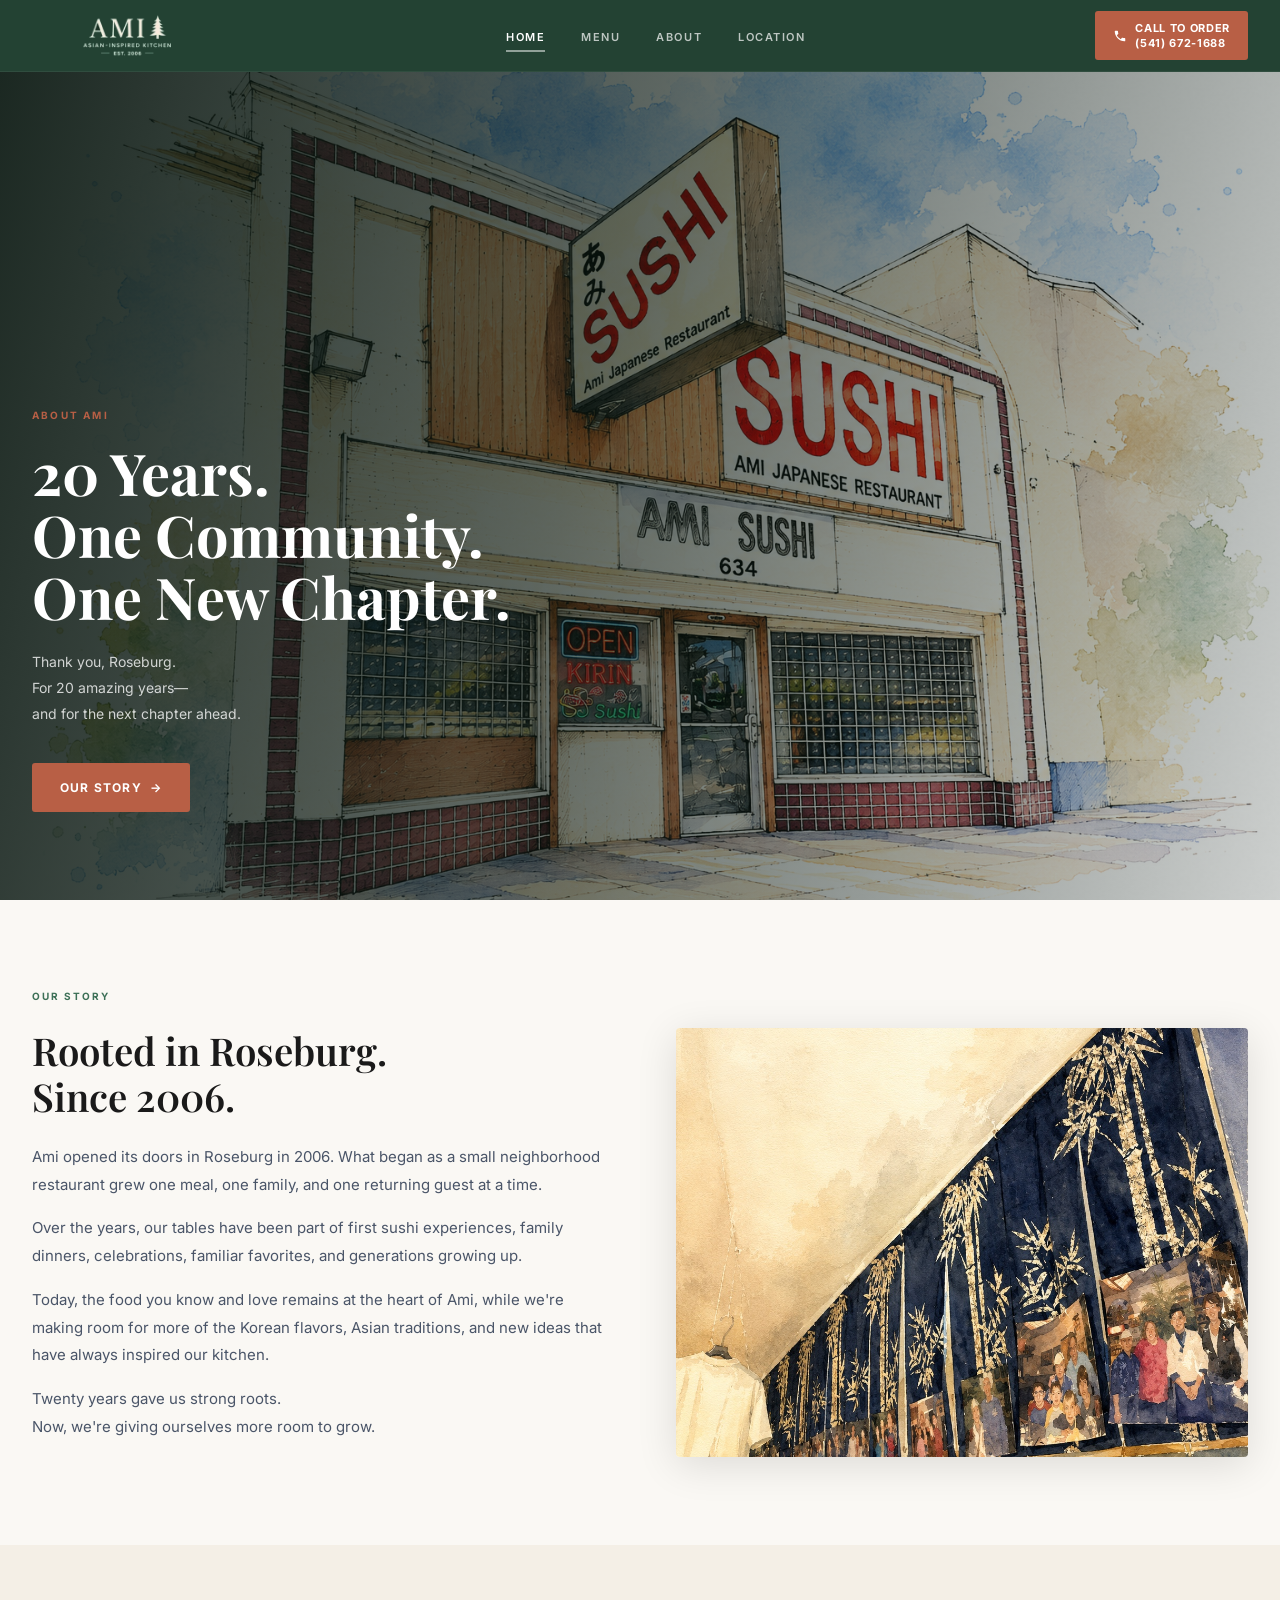
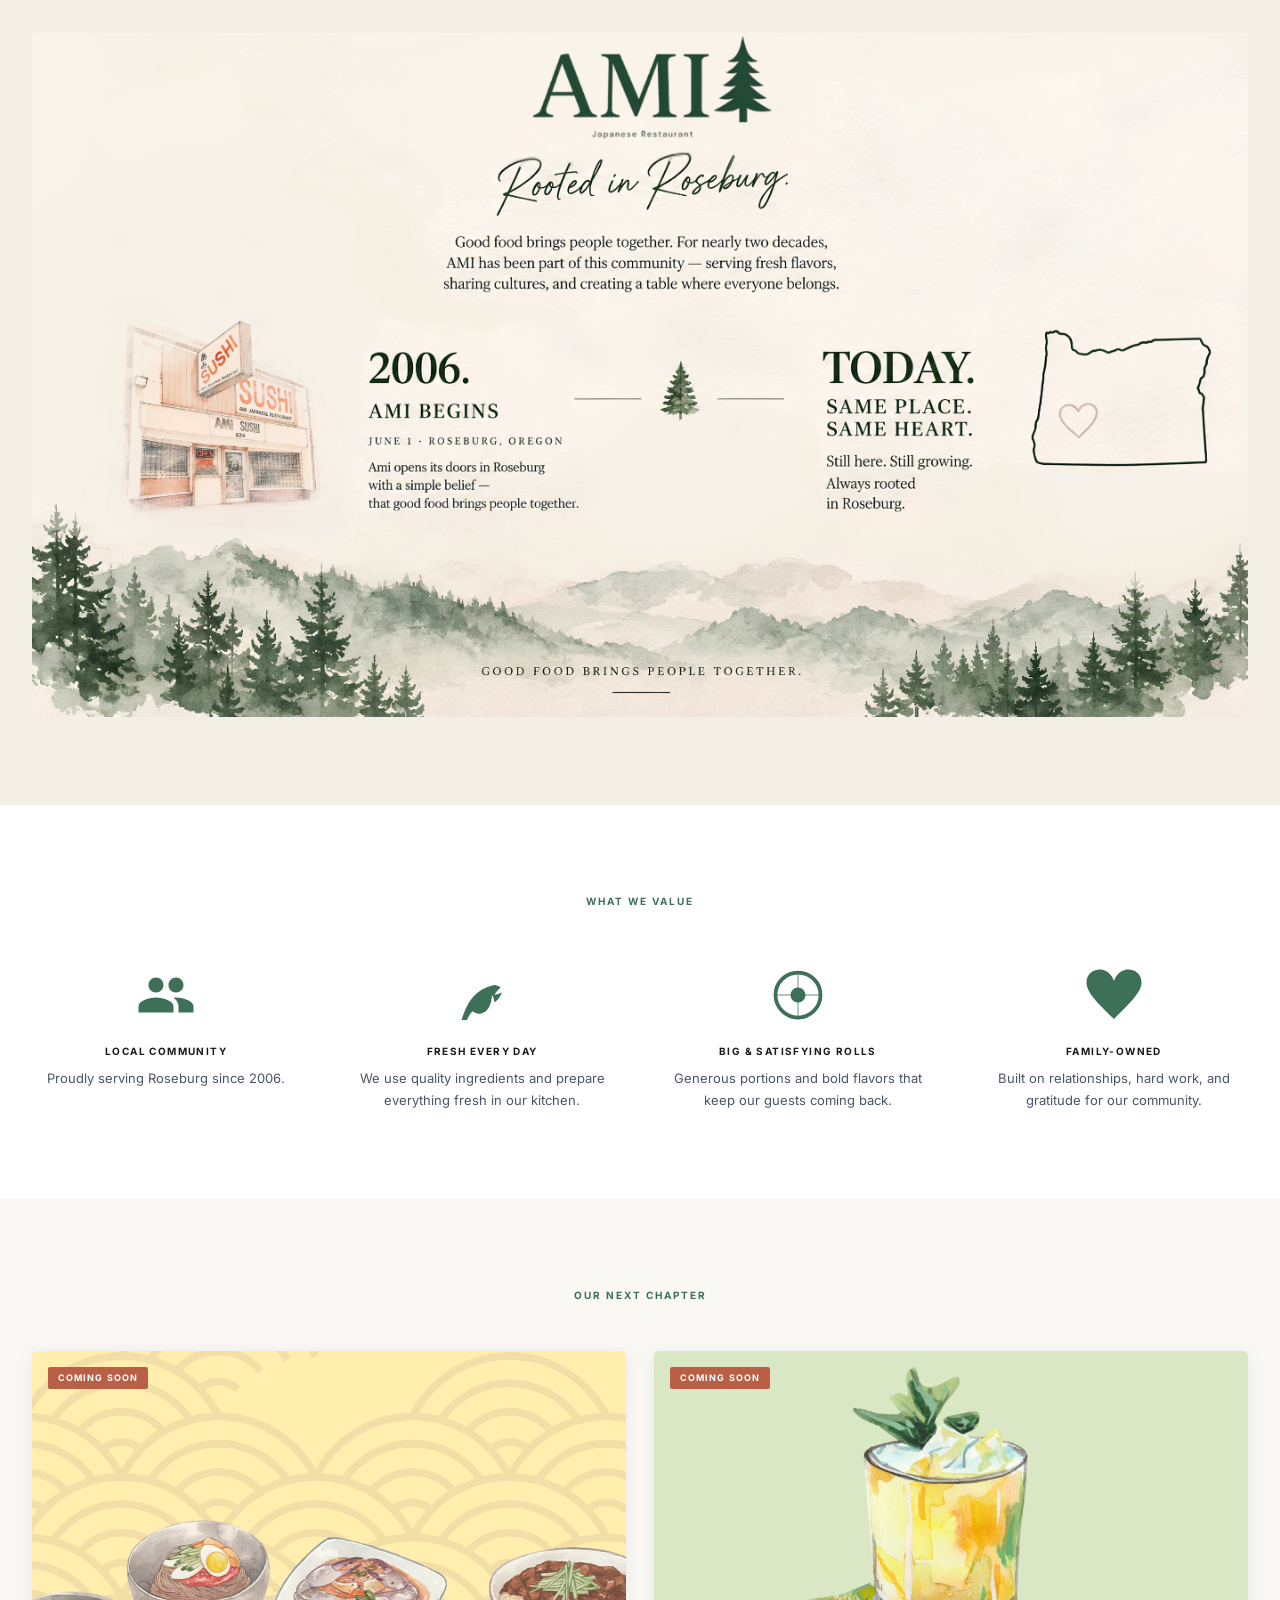
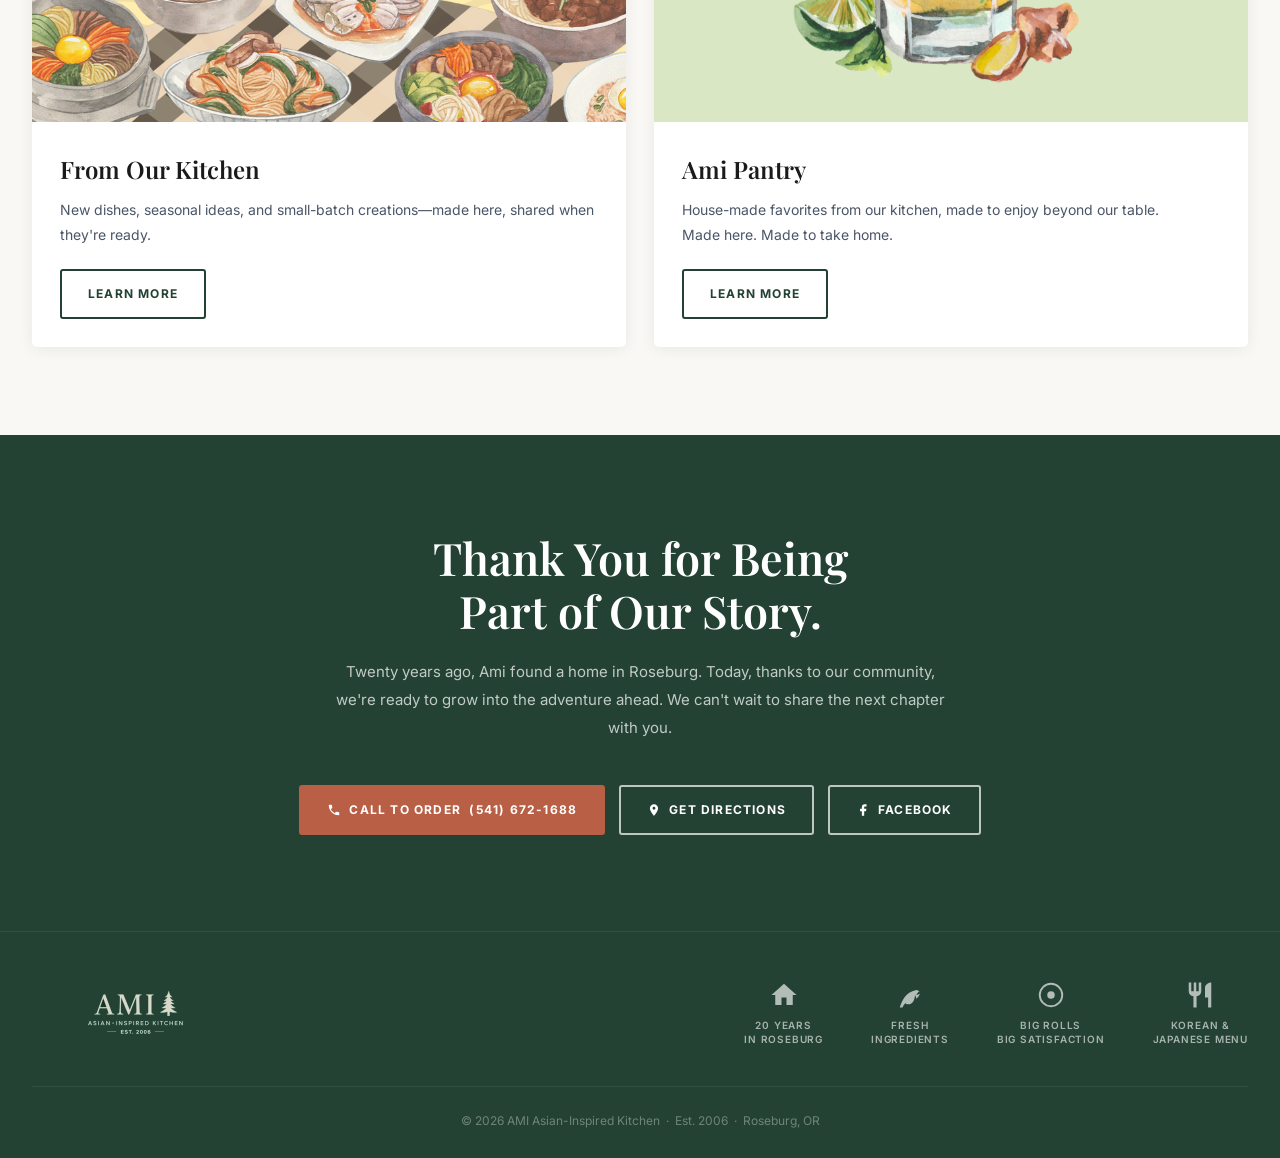
==== commit 8bcc0f6b: "Add Ami's official Facebook link to Location section Links to https://www.facebook.com/Amisushi (Ami" ====
--- a/index.html
+++ b/index.html
@@ -77,7 +77,12 @@
 <section class="timeline-section">
   <div class="timeline-forest-bg"></div>
   <div class="container">
-    <img src="images/about/our-3.png" alt="20 Years Together — 2006 to 2026" style="width:100%;display:block;">
+    <img class="timeline-image-desktop" src="images/about/our-3.png" alt="20 Years Together — 2006 to 2026">
+    <div class="timeline-image-mobile">
+      <img src="images/about/our-3-header.png" alt="AMI — Rooted in Roseburg">
+      <img src="images/about/our-3-left.png" alt="2006 — AMI Begins">
+      <img src="images/about/our-3-right.png" alt="Today — Same Place, Same Heart">
+    </div>
   </div>
 </section>
 
@@ -185,6 +190,10 @@
         <svg xmlns="http://www.w3.org/2000/svg" viewBox="0 0 24 24" fill="currentColor" width="14" height="14"><path d="M12 2C8.13 2 5 5.13 5 9c0 5.25 7 13 7 13s7-7.75 7-13c0-3.87-3.13-7-7-7zm0 9.5c-1.38 0-2.5-1.12-2.5-2.5s1.12-2.5 2.5-2.5 2.5 1.12 2.5 2.5-1.12 2.5-2.5 2.5z"/></svg>
         GET DIRECTIONS
       </a>
+      <a href="https://www.facebook.com/Amisushi" target="_blank" class="btn btn-outline-white">
+        <svg xmlns="http://www.w3.org/2000/svg" viewBox="0 0 24 24" fill="currentColor" width="14" height="14"><path d="M18 2h-3a5 5 0 0 0-5 5v3H7v4h3v8h4v-8h3l1-4h-4V7a1 1 0 0 1 1-1h3z"/></svg>
+        FACEBOOK
+      </a>
     </div>
   </div>
 </section>
--- a/styles.css
+++ b/styles.css
@@ -326,6 +326,14 @@
   opacity: 0.12;
   pointer-events: none;
 }
+/* our-3.png is one flat 1366x768 design image — scaled to 100% width on a
+   narrow phone it shrinks to ~200px tall, making the "2006"/"TODAY" columns
+   too small to read. Below 768px, swap it for 3 pre-cropped slices
+   (images/about/our-3-header/-left/-right.png) stacked full-width instead,
+   so each panel is as wide as the phone rather than a third of it. */
+.timeline-image-desktop { width: 100%; display: block; }
+.timeline-image-mobile { display: none; }
+
 .timeline {
   display: grid;
   grid-template-columns: 1fr 220px 1fr;
@@ -720,6 +728,98 @@
 .btn-call:hover { background: var(--red-hover); }
 .btn-call svg { width: 12px; height: 12px; }
 
+.menu-card-note { font-size: 10px; color: var(--text-light); margin-bottom: 8px; font-style: italic; }
+
+/* ─── SUBSECTION TITLES ─── */
+.menu-subsection-title {
+  font-family: 'Playfair Display', serif;
+  font-size: 16px;
+  font-weight: 600;
+  color: var(--text-dark);
+  margin: 28px 0 12px;
+  padding-bottom: 8px;
+  border-bottom: 1px solid var(--border-light);
+}
+.menu-subsection-title:first-child { margin-top: 8px; }
+.subsection-note { font-family: 'Inter', sans-serif; font-size: 11px; font-weight: 400; color: var(--text-light); margin-left: 6px; }
+
+.menu-section-note {
+  font-size: 11px;
+  color: var(--text-light);
+  margin: -4px 0 16px;
+  font-style: italic;
+}
+
+/* ─── MENU LIST (for many-item sections without images) ─── */
+.menu-list {
+  border: 1px solid var(--border-light);
+  border-radius: 4px;
+  overflow: hidden;
+  margin-bottom: 4px;
+}
+.menu-list-item {
+  display: flex;
+  align-items: baseline;
+  justify-content: space-between;
+  gap: 12px;
+  padding: 9px 14px;
+  border-bottom: 1px solid var(--border-light);
+}
+.menu-list-item:last-child { border-bottom: none; }
+.menu-list-item:nth-child(even) { background: rgba(0,0,0,0.015); }
+.menu-list-left { flex: 1; min-width: 0; }
+.menu-list-name {
+  font-size: 12.5px;
+  font-weight: 600;
+  color: var(--text-dark);
+  display: flex;
+  align-items: center;
+  gap: 6px;
+  flex-wrap: wrap;
+}
+.menu-list-meta {
+  font-size: 10px;
+  font-weight: 400;
+  color: var(--text-light);
+  background: var(--cream-light);
+  border: 1px solid var(--border-light);
+  padding: 1px 5px;
+  border-radius: 2px;
+}
+.menu-list-dietary { display: flex; gap: 3px; margin-top: 2px; flex-wrap: wrap; }
+.menu-list-desc {
+  font-size: 11px;
+  color: var(--text-light);
+  margin-top: 2px;
+  line-height: 1.45;
+}
+.menu-list-note {
+  font-size: 10.5px;
+  font-weight: 600;
+  color: var(--text-dark);
+  margin-top: 2px;
+}
+.menu-list-price {
+  font-size: 13px;
+  font-weight: 700;
+  color: var(--text-dark);
+  white-space: nowrap;
+  flex-shrink: 0;
+}
+
+/* ─── ADD-ON / NOTE ROWS ─── */
+.menu-add-on {
+  font-size: 11px;
+  color: var(--text-light);
+  background: var(--cream-lightest);
+  border: 1px solid var(--border-light);
+  border-radius: 3px;
+  padding: 7px 12px;
+  margin-top: 6px;
+  margin-bottom: 4px;
+}
+.menu-add-on strong { color: var(--text-dark); }
+
 /* ─── RIGHT PANE ─── */
 .menu-right-pane {
   background: var(--cream-lightest);
@@ -855,6 +955,10 @@
   .timeline { grid-template-columns: 1fr; gap: 28px; max-width: 480px; margin-left: auto; margin-right: auto; }
   .timeline-center { order: -1; }
   .timeline-year { font-size: 2.4rem; }
+
+  .timeline-image-desktop { display: none; }
+  .timeline-image-mobile { display: flex; flex-direction: column; }
+  .timeline-image-mobile img { width: 100%; display: block; }
 
   .values-section { padding: 56px 0; }
   .values-grid { grid-template-columns: repeat(2, 1fr); gap: 24px; }
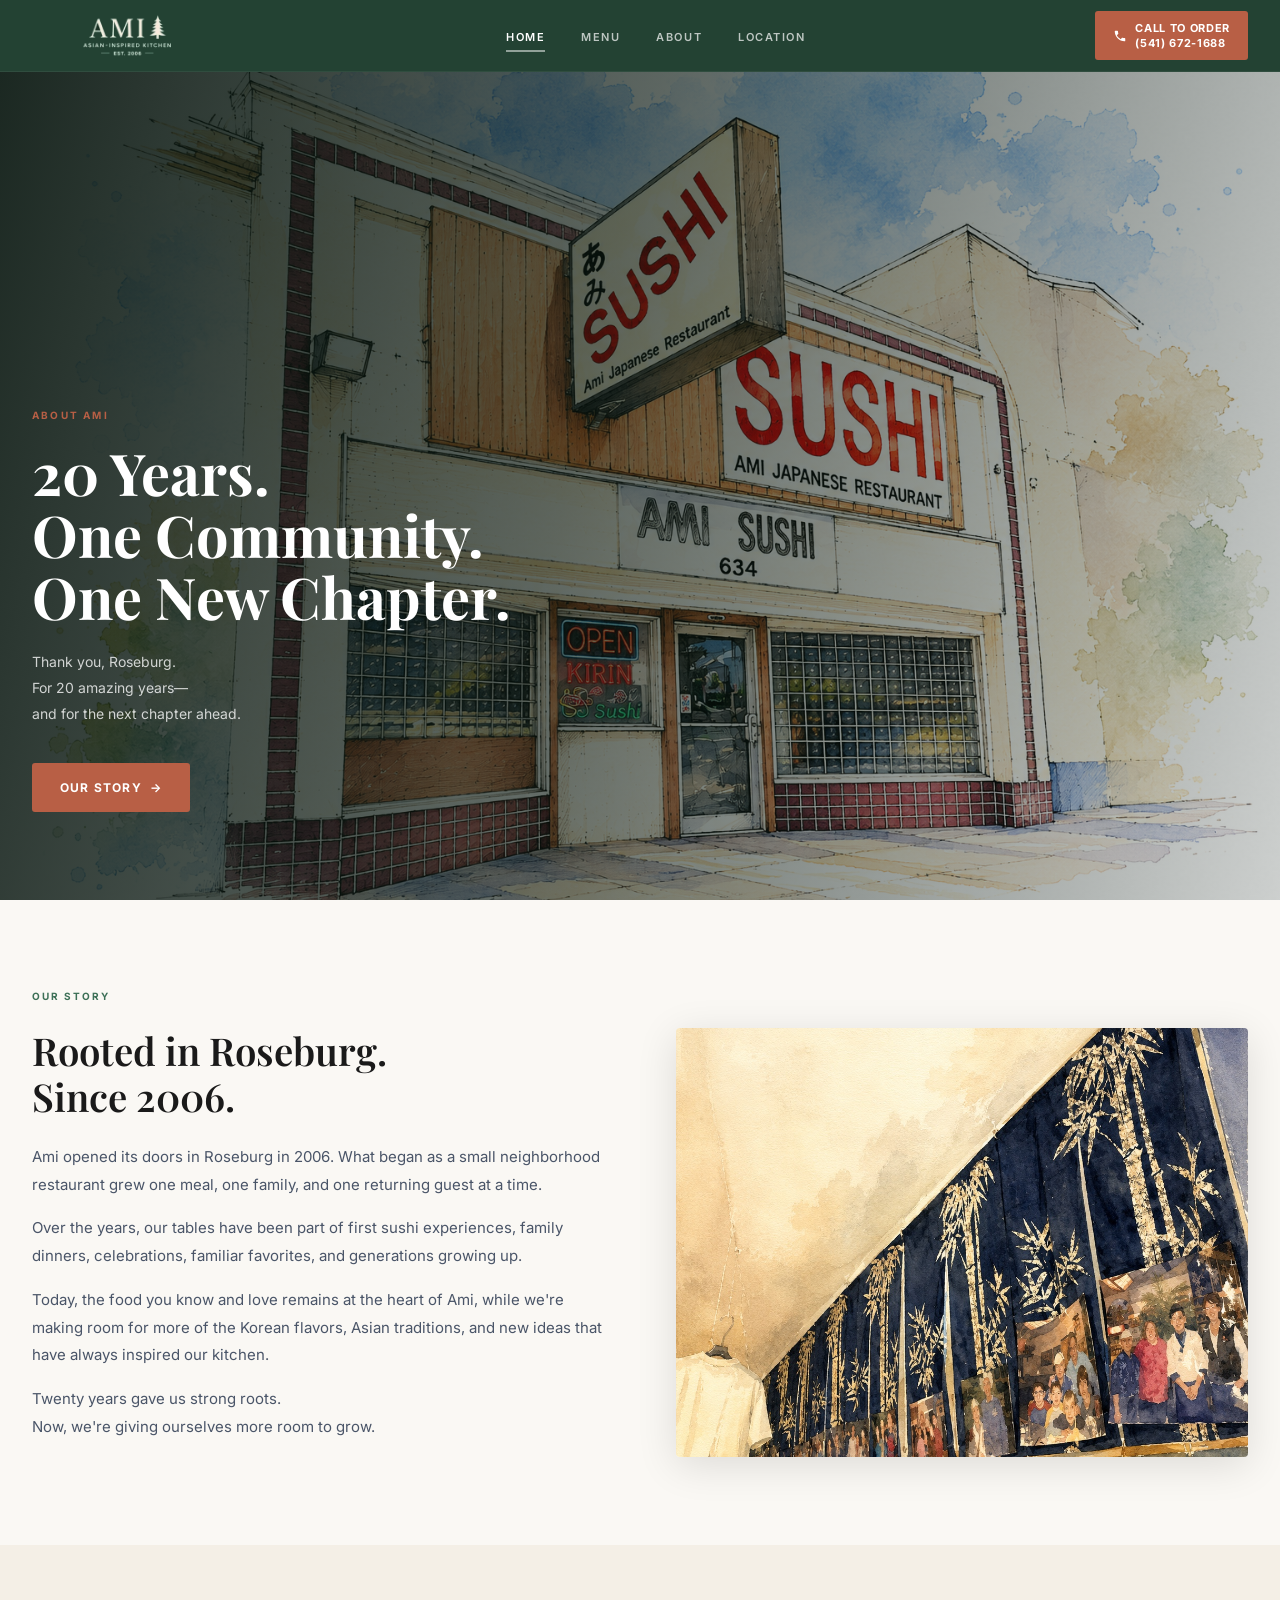
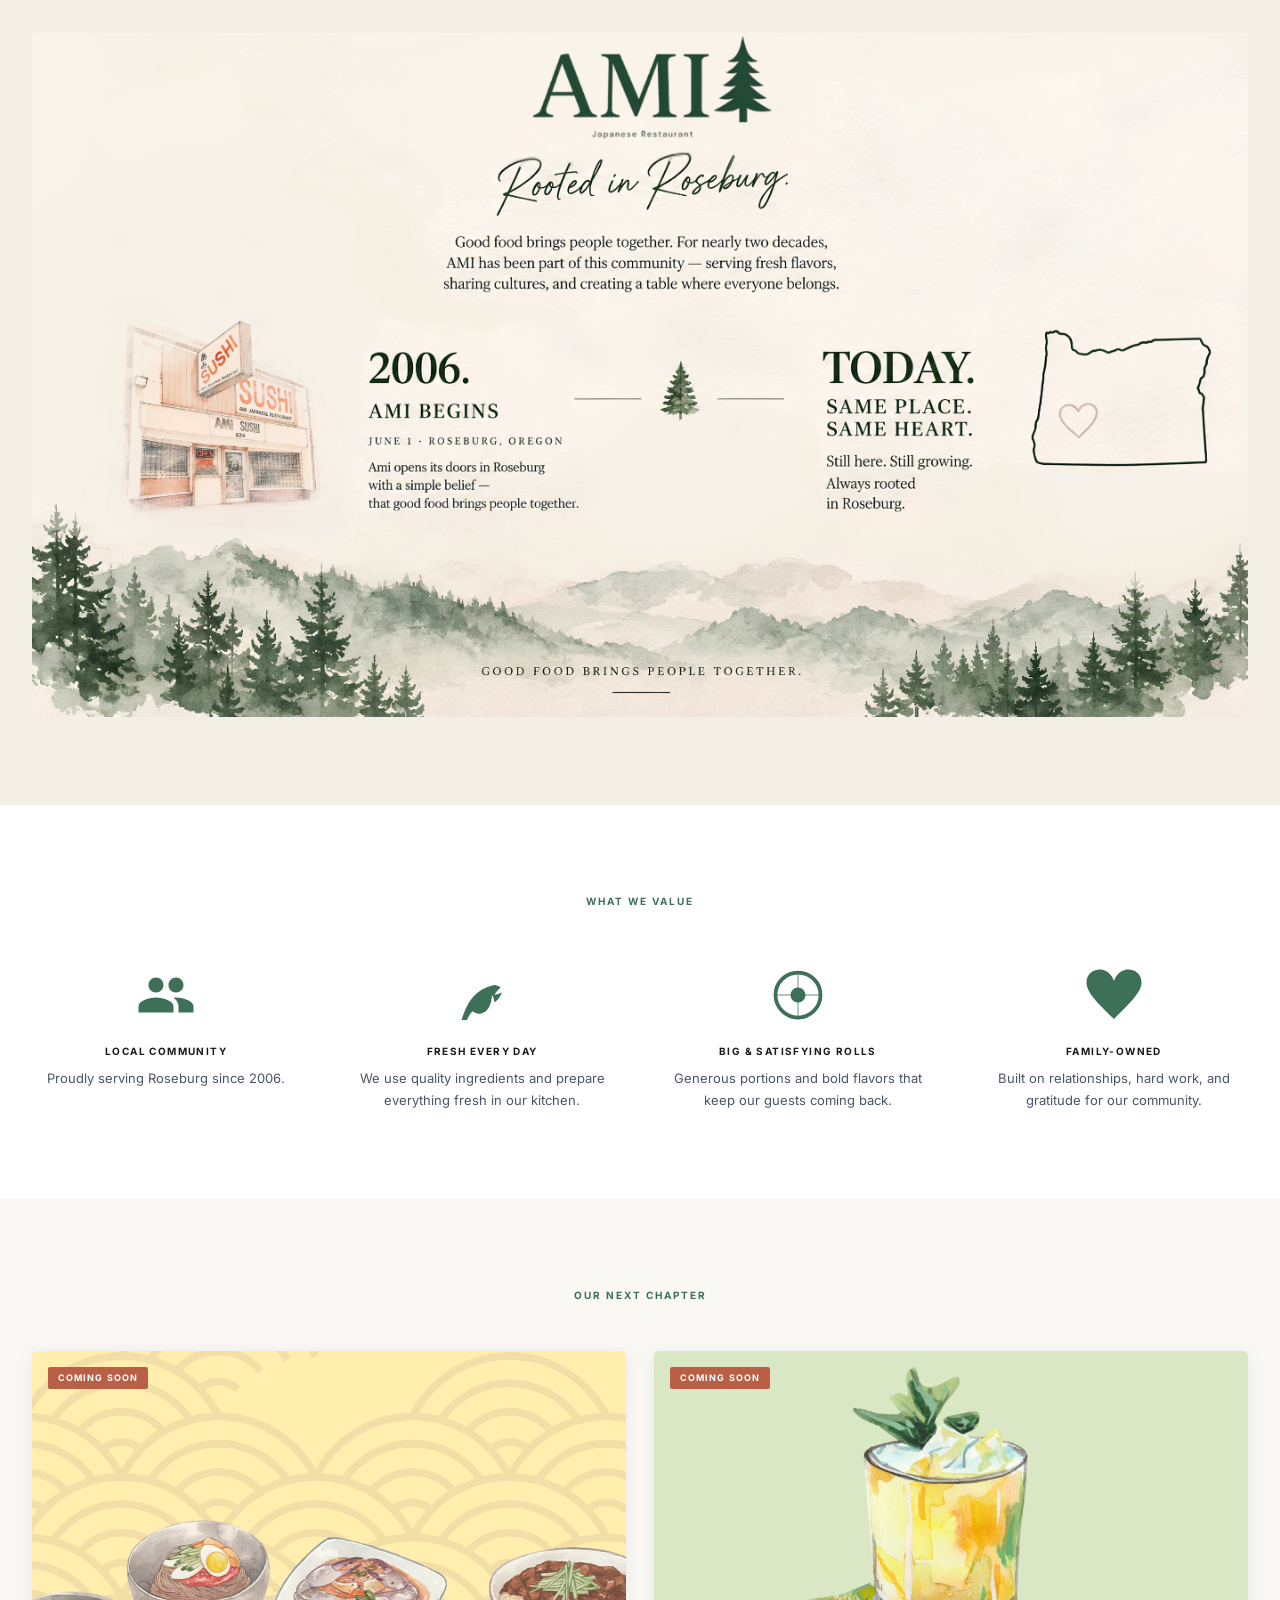
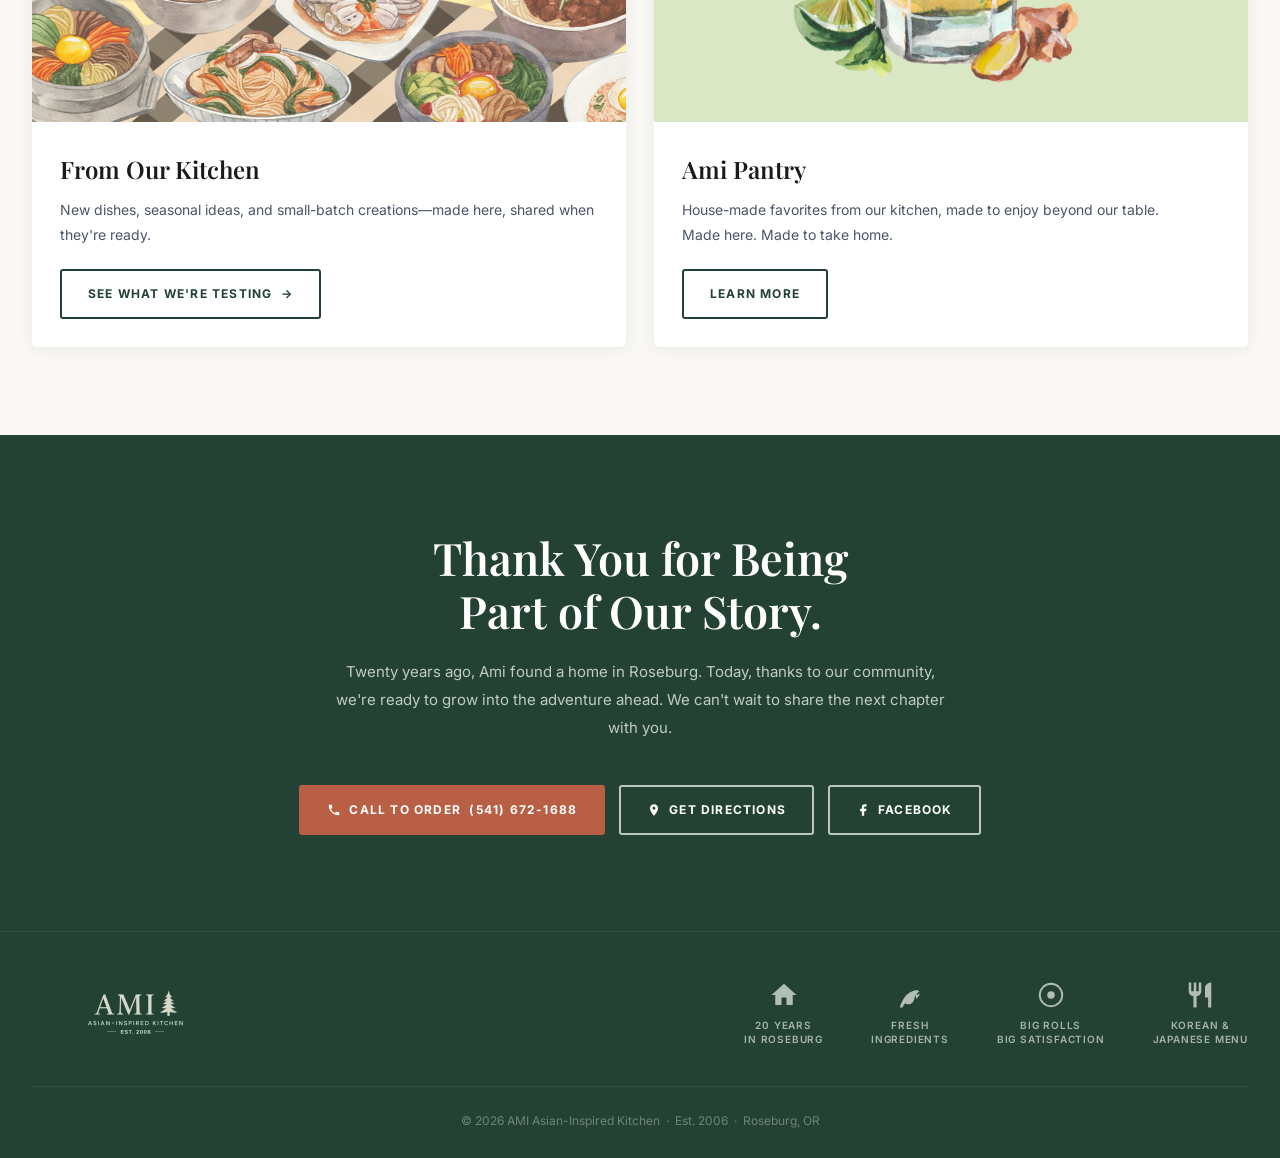
==== commit 3d4464b7: "Restructure menu page with Popular section, compact lists, icon guide, and AMI Shop" ====
--- a/index.html
+++ b/index.html
@@ -55,7 +55,8 @@
 </section>
 
 <!-- ─── OUR STORY ─── -->
-<section id="about" class="story-section" id="story">
+<span id="about"></span>
+<section id="story" class="story-section">
   <div class="container">
     <span class="section-eyebrow">OUR STORY</span>
     <div class="story-content">
@@ -156,7 +157,7 @@
         <div class="chapter-card-body">
           <h3>From Our Kitchen</h3>
           <p>New dishes, seasonal ideas, and small-batch creations—made here, shared when they're ready.</p>
-          <a href="menu.html" class="btn btn-outline-dark">LEARN MORE</a>
+          <a href="https://www.facebook.com/Amisushi" target="_blank" rel="noopener" class="btn btn-outline-dark">SEE WHAT WE'RE TESTING &nbsp;→</a>
         </div>
       </div>
 
--- a/styles.css
+++ b/styles.css
@@ -84,6 +84,7 @@
   display: flex;
   align-items: center;
   gap: 24px;
+  position: relative;
 }
 .nav-logo { flex-shrink: 0; }
 .nav-logo img { height: 46px; width: auto; display: block; }
@@ -806,6 +807,41 @@
   white-space: nowrap;
   flex-shrink: 0;
 }
+.menu-list-price-note {
+  font-size: 10.5px;
+  font-weight: 600;
+  font-style: italic;
+  color: var(--text-light);
+  text-transform: uppercase;
+  letter-spacing: 0.04em;
+}
+
+/* Right-hand cluster: price + call CTA, kept together on every row */
+.menu-list-right { display: flex; align-items: center; gap: 8px; flex-shrink: 0; }
+.menu-list-call {
+  width: 24px;
+  height: 24px;
+  border-radius: 50%;
+  background: var(--red-primary);
+  color: var(--white);
+  display: flex;
+  align-items: center;
+  justify-content: center;
+  flex-shrink: 0;
+  transition: background 0.2s;
+}
+.menu-list-call:hover { background: var(--red-hover); }
+.menu-list-call svg { width: 11px; height: 11px; }
+
+/* Rows converted from the old large photo-card layout: small thumbnail + text */
+.menu-list-item-photo { align-items: flex-start; }
+.menu-list-thumb {
+  width: 52px;
+  height: 52px;
+  object-fit: cover;
+  border-radius: 4px;
+  flex-shrink: 0;
+}
 
 /* ─── ADD-ON / NOTE ROWS ─── */
 .menu-add-on {
@@ -844,6 +880,10 @@
   padding-bottom: 8px;
   border-bottom: 1px solid var(--border-light);
 }
+.icon-guide-group { margin-bottom: 18px; }
+.icon-guide-group:last-child { margin-bottom: 0; }
+.icon-guide-group-title { font-size: 9px; font-weight: 700; letter-spacing: 0.1em; text-transform: uppercase; color: var(--green-accent); margin-bottom: 6px; }
+
 .right-pane-card {
   border-radius: 4px;
   overflow: hidden;
@@ -914,6 +954,48 @@
 }
 .menu-sidebar-toggle svg { width: 16px; height: 16px; }
 
+/* ─── MOBILE ICON GUIDE MODAL ─── */
+.icon-guide-modal {
+  display: none;
+  position: fixed;
+  inset: 0;
+  z-index: 1500;
+  background: rgba(15, 20, 15, 0.55);
+  align-items: flex-end;
+  justify-content: center;
+}
+.icon-guide-modal.open { display: flex; }
+.icon-guide-modal-inner {
+  background: var(--cream-lightest);
+  width: 100%;
+  max-width: 460px;
+  max-height: 78vh;
+  overflow-y: auto;
+  border-radius: 10px 10px 0 0;
+  padding: 20px 22px 28px;
+}
+.icon-guide-modal-header {
+  display: flex;
+  align-items: center;
+  justify-content: space-between;
+  font-family: var(--font-serif);
+  font-size: 1.1rem;
+  font-weight: 600;
+  color: var(--text-dark);
+  margin-bottom: 16px;
+  padding-bottom: 12px;
+  border-bottom: 1px solid var(--border-light);
+}
+.icon-guide-modal-close {
+  background: none;
+  border: none;
+  font-size: 22px;
+  line-height: 1;
+  color: var(--text-light);
+  cursor: pointer;
+  padding: 4px;
+}
+
 /* ─── RESPONSIVE ─── */
 @media (max-width: 1280px) {
   .menu-layout { grid-template-columns: 1fr 240px; }
@@ -924,6 +1006,7 @@
   .menu-layout { grid-template-columns: 1fr; }
   .menu-right-pane { display: none; }
   .menu-items-grid { grid-template-columns: repeat(3, 1fr); }
+  .menu-sidebar-toggle { display: flex; }
 }
 
 @media (max-width: 1024px) {
@@ -942,6 +1025,9 @@
 
   .nav-links, .nav-cta { display: none; }
   .hamburger { display: flex; }
+  .nav-container { justify-content: center; }
+  .nav-logo { position: absolute; left: 50%; transform: translateX(-50%); }
+  .hamburger { position: absolute; right: 16px; }
 
   .hero { align-items: flex-start; height: 100svh; max-height: none; }
   .hero-overlay { background: rgba(8,20,14,0.78); }
@@ -967,7 +1053,7 @@
   .thankyou-section { padding: 64px 0; }
 
   .footer { padding: 40px 0 24px; }
-  .footer-inner { flex-direction: column; align-items: flex-start; }
+  .footer-inner { flex-direction: column; align-items: center; text-align: center; }
   .footer-values { gap: 20px; }
 
   body { padding-bottom: 64px; }
@@ -992,6 +1078,11 @@
   .menu-tab { font-size: 10px; padding: 14px 10px; }
   .hungry-banner { padding: 24px 16px; }
   .hungry-text h3 { font-size: 1.5rem; }
+
+  .menu-list-item { padding: 10px 12px; }
+  .menu-list-thumb { width: 44px; height: 44px; }
+  .menu-sidebar-toggle { margin: 14px 16px 0; }
+  .icon-guide-modal-inner { padding: 18px 18px 24px; }
 }
 
 @media (max-width: 480px) {
@@ -999,7 +1090,7 @@
   .hero-title { font-size: 2.1rem; }
   .values-grid { gap: 20px; }
   .cta-group { flex-direction: column; align-items: center; }
-  .cta-group .btn { width: 100%; max-width: 320px; justify-content: center; }
+  .cta-group .btn { width: 100%; max-width: 320px; justify-content: center; display: flex; }
   .menu-items-grid { grid-template-columns: 1fr; }
   .hungry-actions { flex-direction: column; width: 100%; }
   .hungry-actions .btn { justify-content: center; }
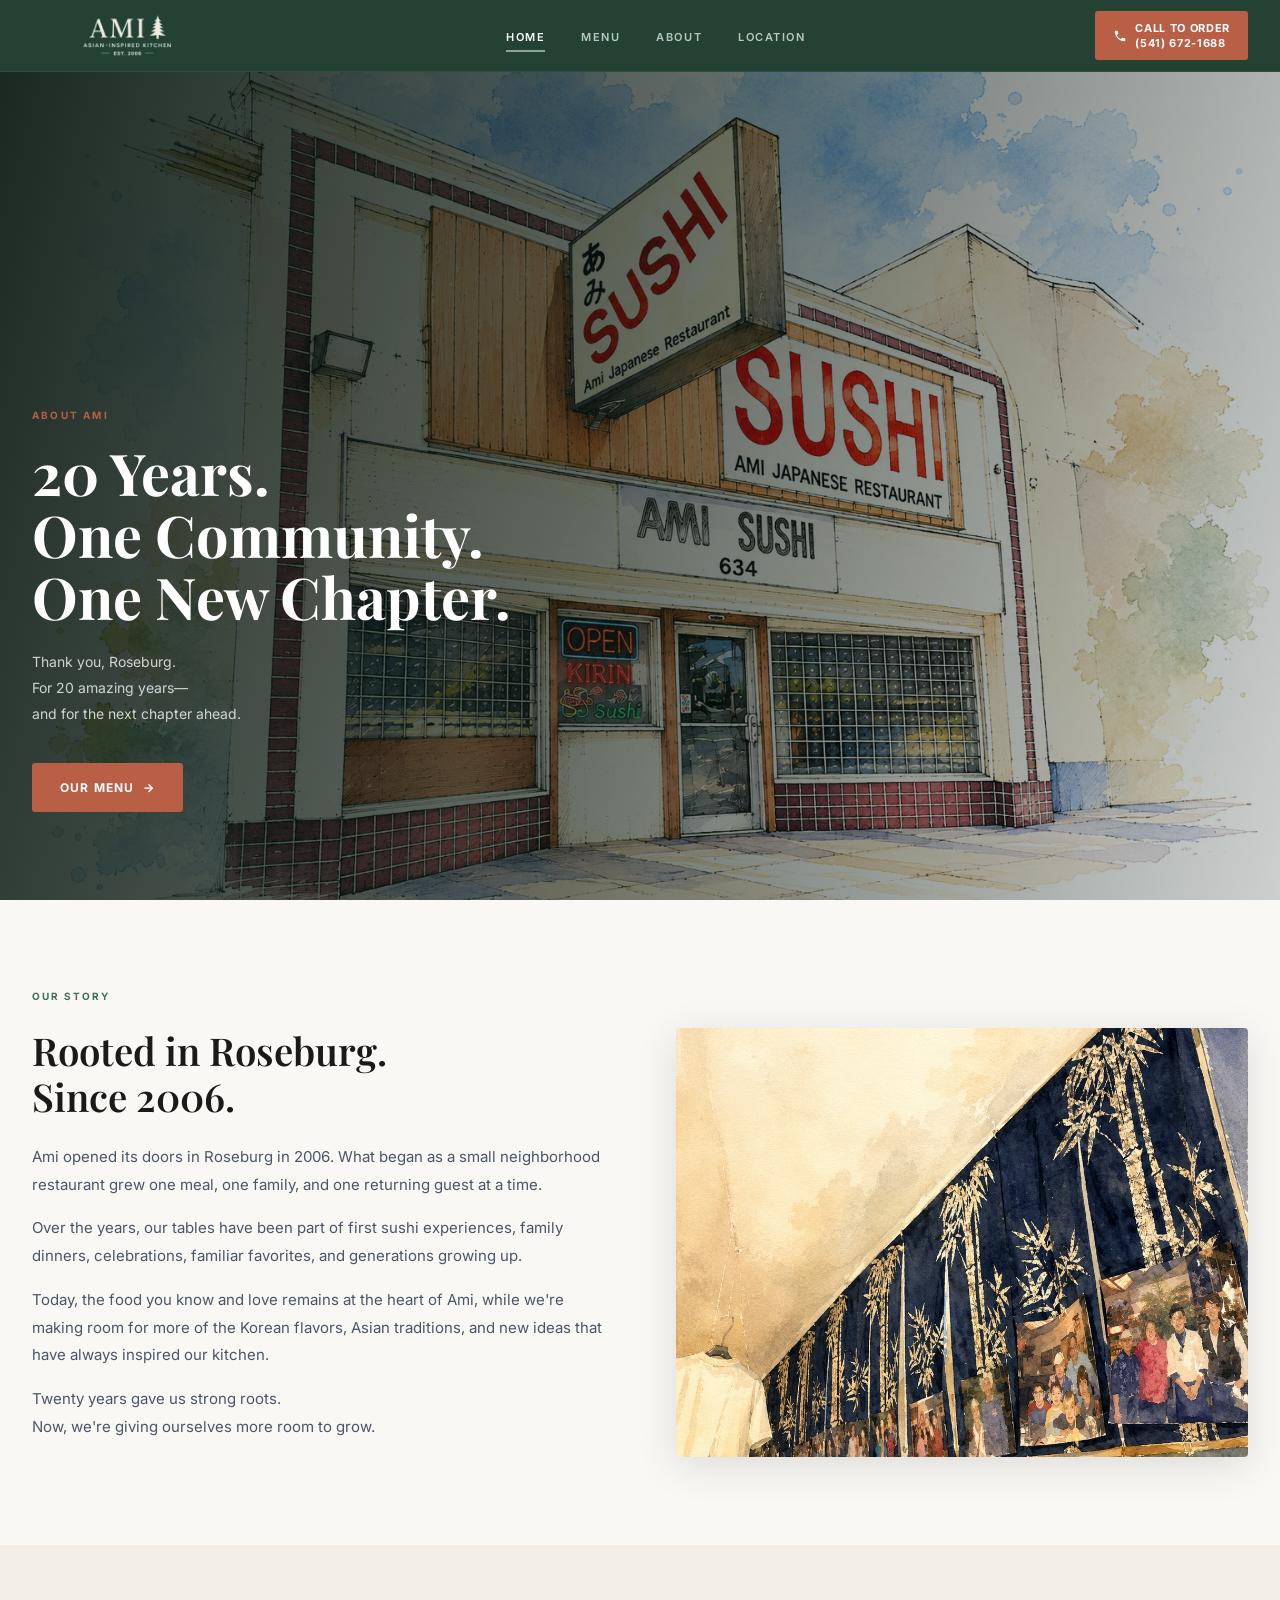
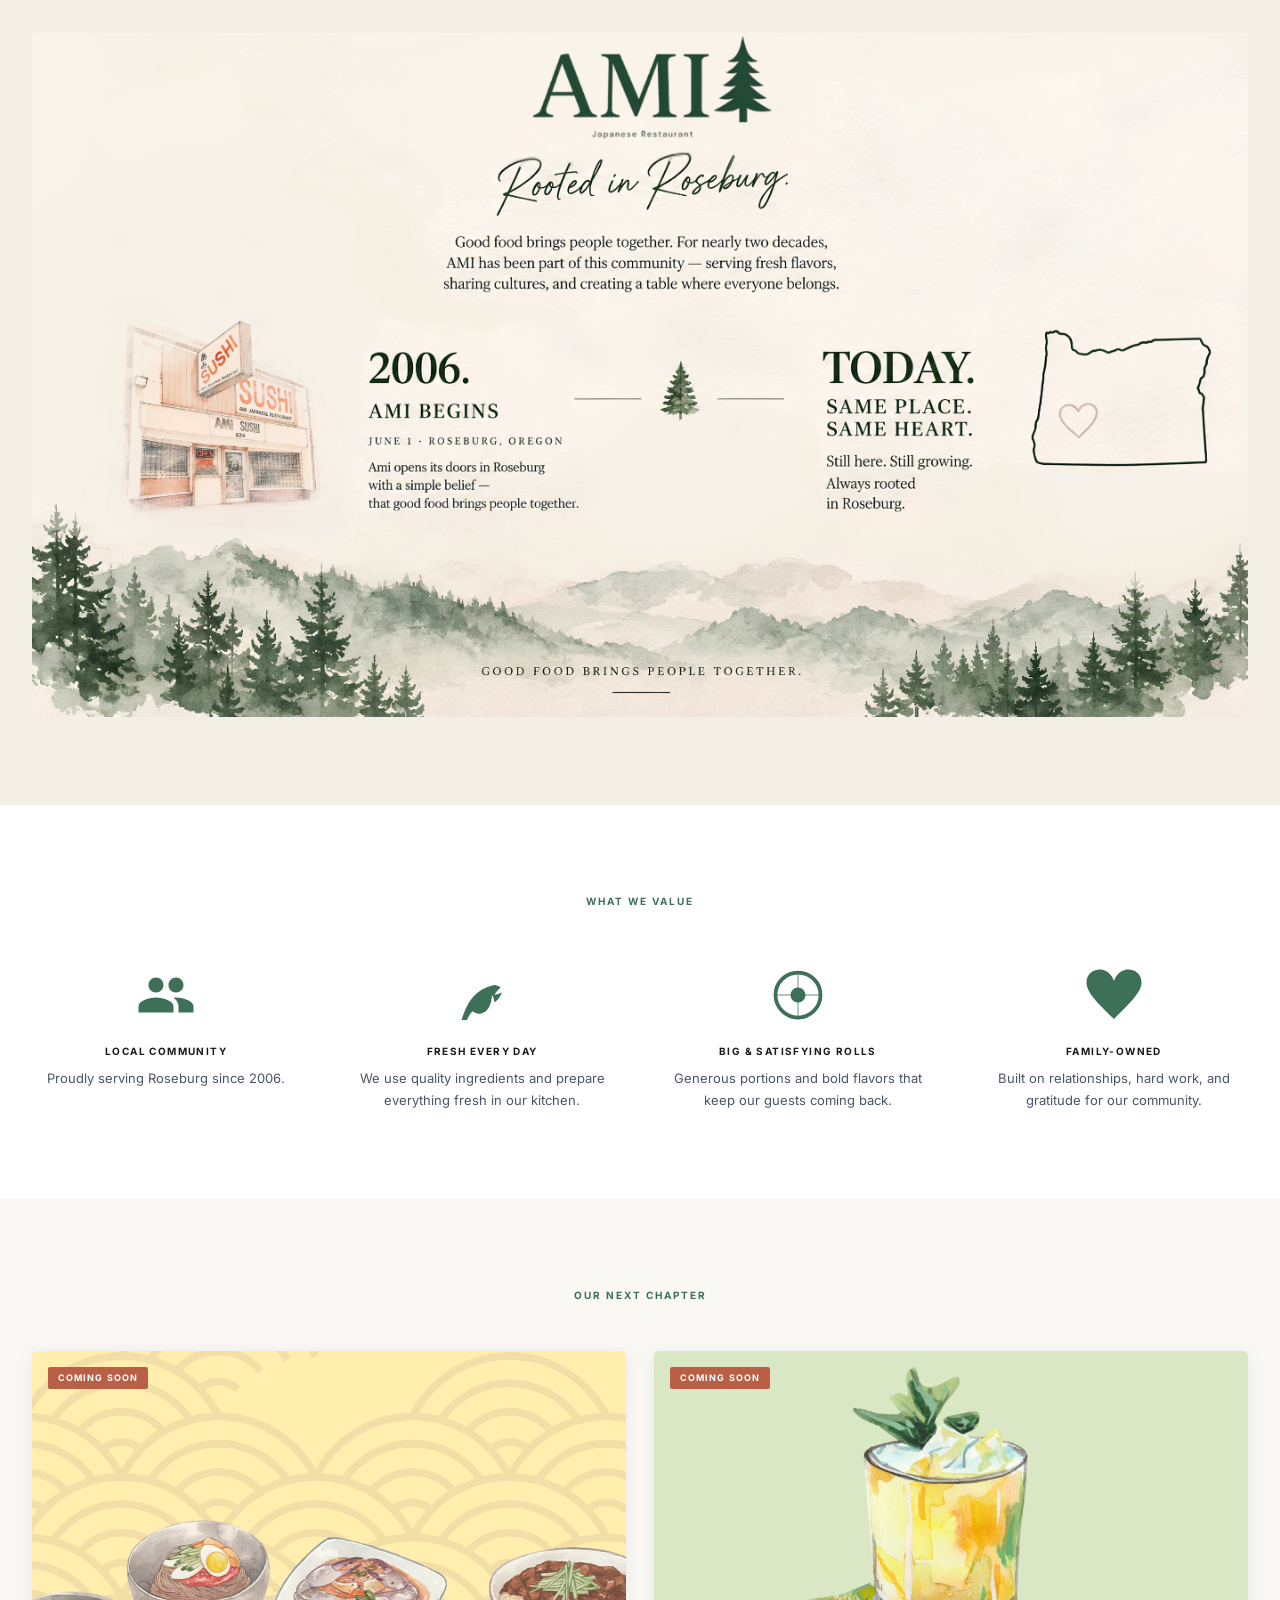
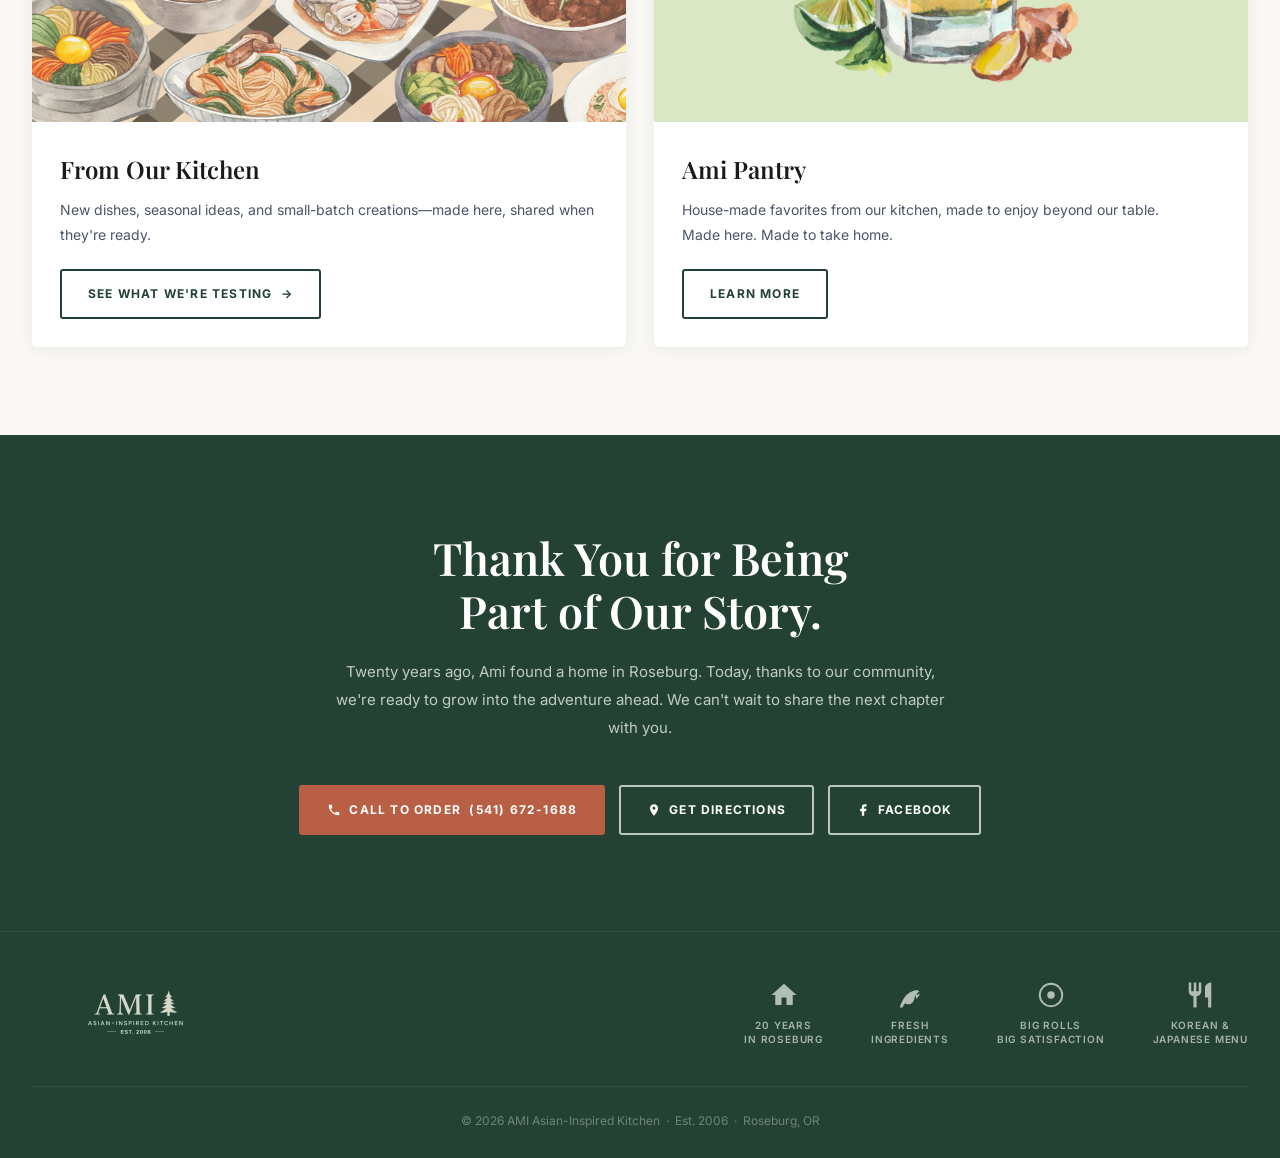
==== commit 6069c1ed: "Changed Our Story to Our Menu" ====
--- a/index.html
+++ b/index.html
@@ -50,7 +50,7 @@
     <span class="hero-eyebrow">ABOUT AMI</span>
     <h1 class="hero-title">20 Years.<br>One Community.<br>One New Chapter.</h1>
     <p class="hero-text">Thank you, Roseburg.<br>For 20 amazing years—<br>and for the next chapter ahead.</p>
-    <a href="#story" class="btn btn-red">OUR STORY &nbsp;→</a>
+    <a href="menu.html" class="btn btn-red">OUR MENU &nbsp;→</a>
   </div>
 </section>
 
@@ -157,7 +157,7 @@
         <div class="chapter-card-body">
           <h3>From Our Kitchen</h3>
           <p>New dishes, seasonal ideas, and small-batch creations—made here, shared when they're ready.</p>
-          <a href="https://www.facebook.com/Amisushi" target="_blank" rel="noopener" class="btn btn-outline-dark">SEE WHAT WE'RE TESTING &nbsp;→</a>
+          <a href="https://www.facebook.com/profile.php?id=61593993763796" target="_blank" rel="noopener" class="btn btn-outline-dark">SEE WHAT WE'RE TESTING &nbsp;→</a>
         </div>
       </div>
 
--- a/styles.css
+++ b/styles.css
@@ -836,8 +836,8 @@
 /* Rows converted from the old large photo-card layout: small thumbnail + text */
 .menu-list-item-photo { align-items: flex-start; }
 .menu-list-thumb {
-  width: 52px;
-  height: 52px;
+  width: 100px;
+  height: 100px;
   object-fit: cover;
   border-radius: 4px;
   flex-shrink: 0;
@@ -1080,7 +1080,7 @@
   .hungry-text h3 { font-size: 1.5rem; }
 
   .menu-list-item { padding: 10px 12px; }
-  .menu-list-thumb { width: 44px; height: 44px; }
+  .menu-list-thumb { width: 100px; height: 100px; }
   .menu-sidebar-toggle { margin: 14px 16px 0; }
   .icon-guide-modal-inner { padding: 18px 18px 24px; }
 }
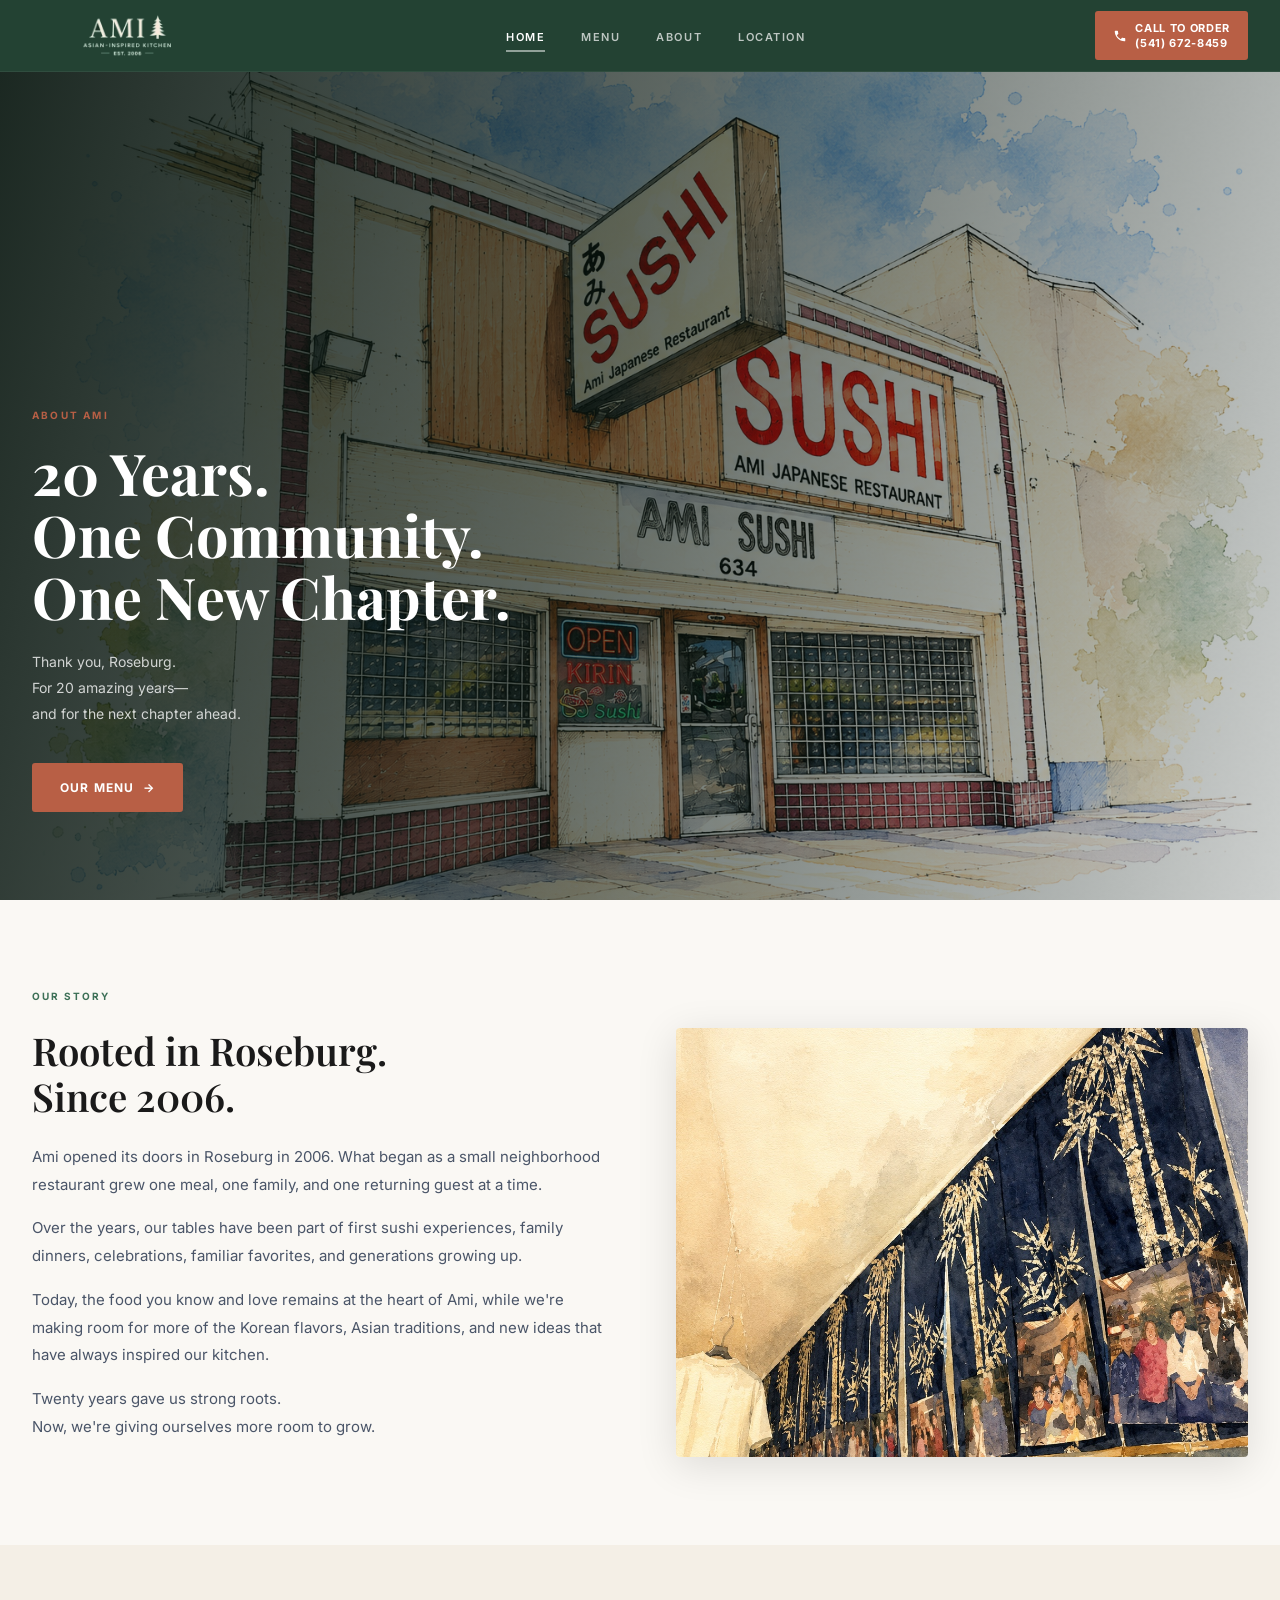
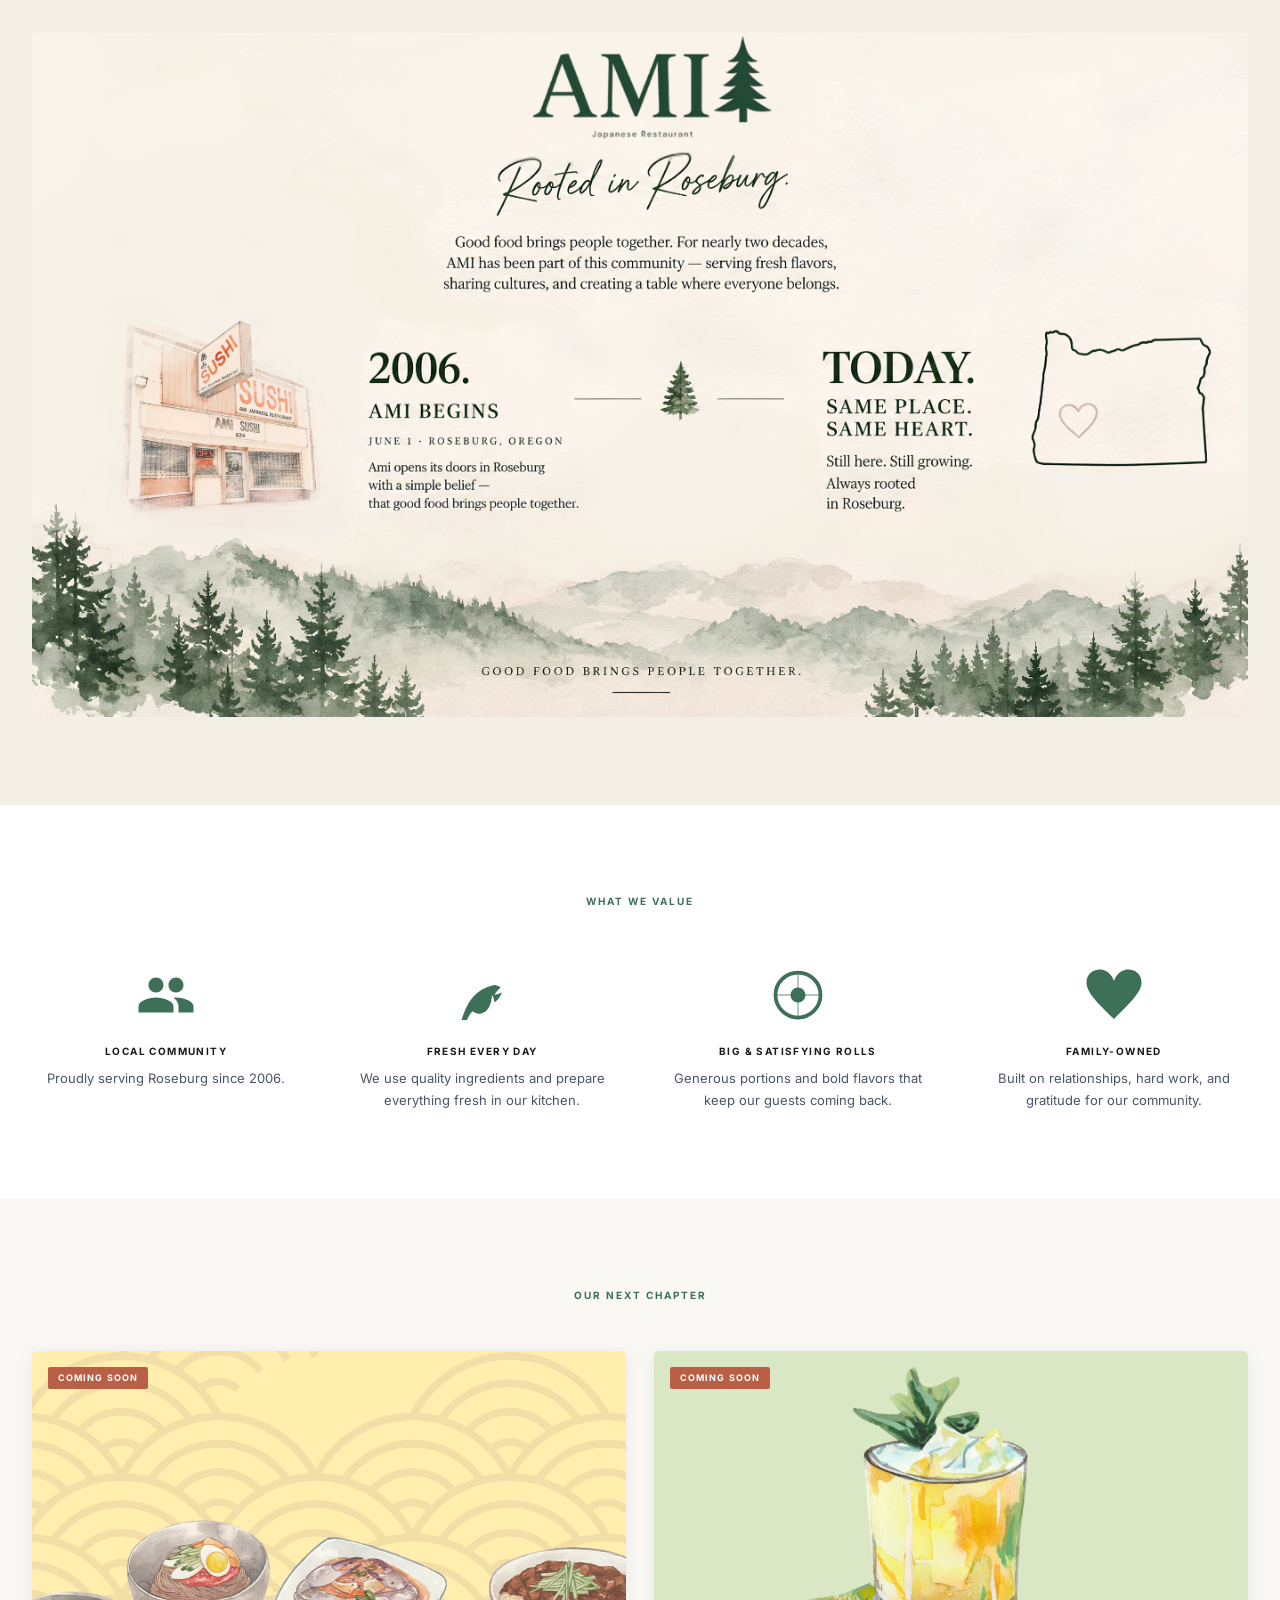
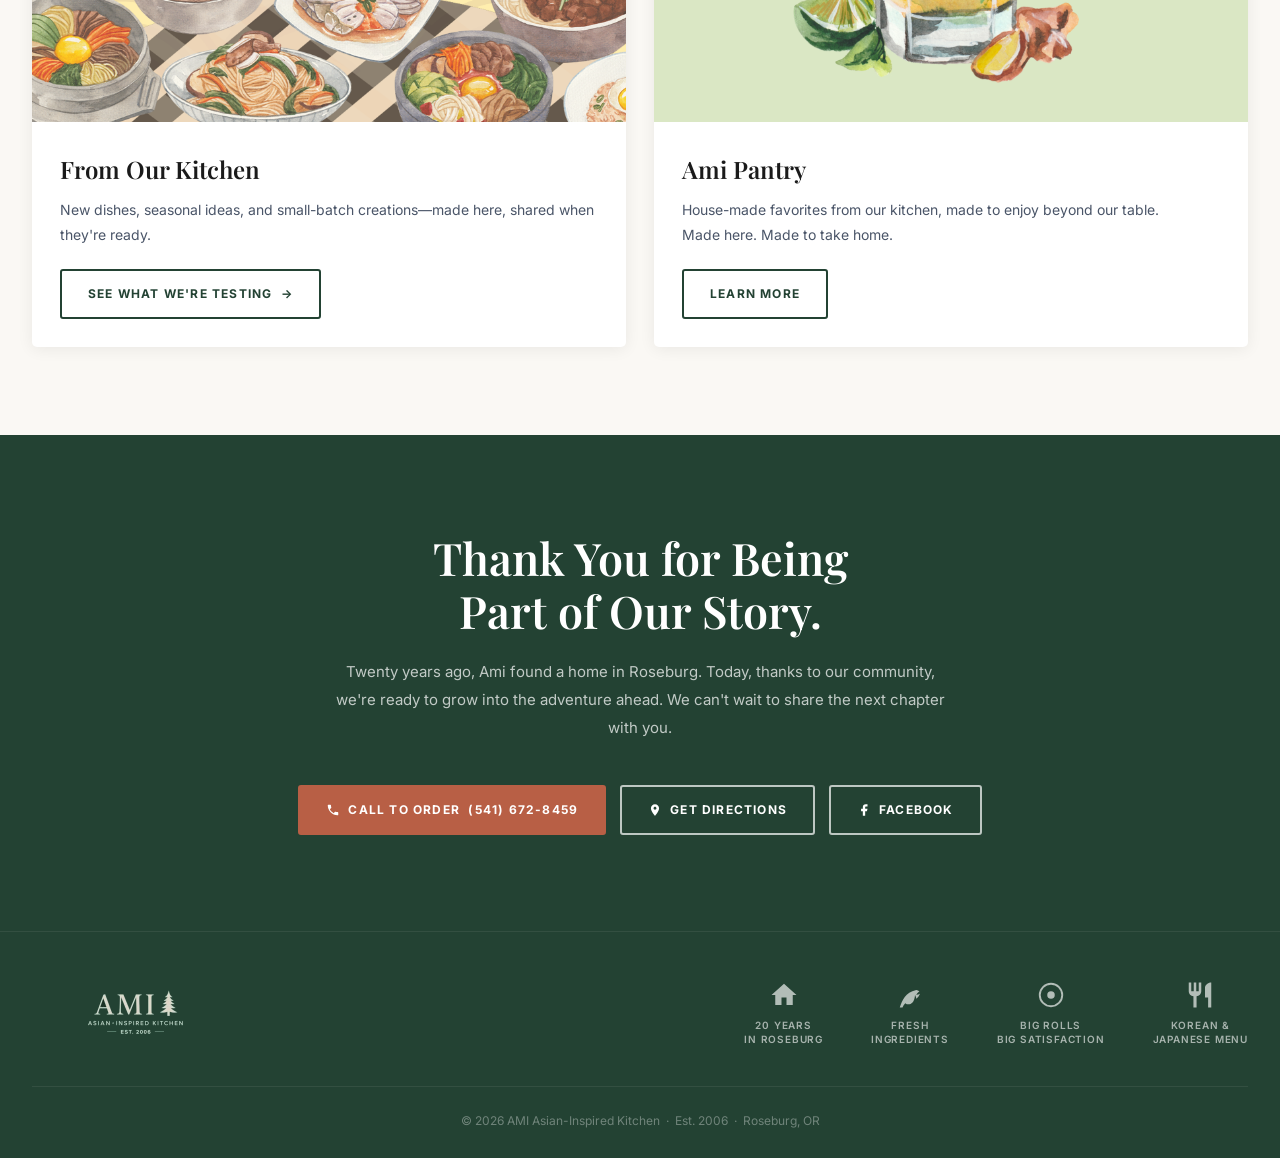
==== commit 0e361805: "Update phone number to 541-672-8459" ====
--- a/index.html
+++ b/index.html
@@ -23,9 +23,9 @@
       <li><a href="#about" class="nav-link">ABOUT</a></li>
       <li><a href="#location" class="nav-link">LOCATION</a></li>
     </ul>
-    <a href="tel:5416721688" class="nav-cta">
+    <a href="tel:5416728459" class="nav-cta">
       <svg xmlns="http://www.w3.org/2000/svg" viewBox="0 0 24 24" fill="currentColor" width="14" height="14"><path d="M6.6 10.8c1.4 2.8 3.8 5.1 6.6 6.6l2.2-2.2c.3-.3.7-.4 1-.2 1.1.4 2.3.6 3.6.6.6 0 1 .4 1 1V20c0 .6-.4 1-1 1-9.4 0-17-7.6-17-17 0-.6.4-1 1-1h3.5c.6 0 1 .4 1 1 0 1.3.2 2.5.6 3.6.1.3 0 .7-.3 1L6.6 10.8z"/></svg>
-      <span>CALL TO ORDER<br>(541) 672-1688</span>
+      <span>CALL TO ORDER<br>(541) 672-8459</span>
     </a>
     <button class="hamburger" id="hamburger" aria-label="Toggle menu">
       <span></span><span></span><span></span>
@@ -39,7 +39,7 @@
   <a href="menu.html" class="mobile-nav-link">Menu</a>
   <a href="#about" class="mobile-nav-link" id="mobileAboutLink">About</a>
   <a href="#location" class="mobile-nav-link" id="mobileLocationLink">Location</a>
-  <a href="tel:5416721688" class="mobile-nav-cta">📞 Call to Order — (541) 672-1688</a>
+  <a href="tel:5416728459" class="mobile-nav-cta">📞 Call to Order — (541) 672-8459</a>
 </div>
 
 <!-- ─── HERO ─── -->
@@ -183,9 +183,9 @@
     <h2>Thank You for Being<br>Part of Our Story.</h2>
     <p>Twenty years ago, Ami found a home in Roseburg. Today, thanks to our community, we're ready to grow into the adventure ahead. We can't wait to share the next chapter with you.</p>
     <div class="cta-group">
-      <a href="tel:5416721688" class="btn btn-red">
+      <a href="tel:5416728459" class="btn btn-red">
         <svg xmlns="http://www.w3.org/2000/svg" viewBox="0 0 24 24" fill="currentColor" width="14" height="14"><path d="M6.6 10.8c1.4 2.8 3.8 5.1 6.6 6.6l2.2-2.2c.3-.3.7-.4 1-.2 1.1.4 2.3.6 3.6.6.6 0 1 .4 1 1V20c0 .6-.4 1-1 1-9.4 0-17-7.6-17-17 0-.6.4-1 1-1h3.5c.6 0 1 .4 1 1 0 1.3.2 2.5.6 3.6.1.3 0 .7-.3 1L6.6 10.8z"/></svg>
-        CALL TO ORDER &nbsp;(541) 672-1688
+        CALL TO ORDER &nbsp;(541) 672-8459
       </a>
       <a href="https://maps.app.goo.gl/rrhxUfRe1pn3jKjf7" target="_blank" class="btn btn-outline-white">
         <svg xmlns="http://www.w3.org/2000/svg" viewBox="0 0 24 24" fill="currentColor" width="14" height="14"><path d="M12 2C8.13 2 5 5.13 5 9c0 5.25 7 13 7 13s7-7.75 7-13c0-3.87-3.13-7-7-7zm0 9.5c-1.38 0-2.5-1.12-2.5-2.5s1.12-2.5 2.5-2.5 2.5 1.12 2.5 2.5-1.12 2.5-2.5 2.5z"/></svg>
@@ -258,7 +258,7 @@
       <svg xmlns="http://www.w3.org/2000/svg" viewBox="0 0 24 24" fill="currentColor"><path d="M18.06 22.99h1.66c.84 0 1.53-.64 1.63-1.46L23 5.05h-5V1h-1.97v4.05h-4.97l.3 2.34c1.71.47 3.31 1.32 4.27 2.26 1.44 1.42 2.43 2.89 2.43 5.29v8.05zM1 21.99V21h15.03v.99c0 .55-.45 1-1.01 1H2.01c-.56 0-1.01-.45-1.01-1zm15.03-7c0-8.17-15.03-8.17-15.03 0h15.03z"/></svg>
       <span>Menu</span>
     </a>
-    <a href="tel:5416721688" class="mobile-bottom-item">
+    <a href="tel:5416728459" class="mobile-bottom-item">
       <svg xmlns="http://www.w3.org/2000/svg" viewBox="0 0 24 24" fill="currentColor"><path d="M6.6 10.8c1.4 2.8 3.8 5.1 6.6 6.6l2.2-2.2c.3-.3.7-.4 1-.2 1.1.4 2.3.6 3.6.6.6 0 1 .4 1 1V20c0 .6-.4 1-1 1-9.4 0-17-7.6-17-17 0-.6.4-1 1-1h3.5c.6 0 1 .4 1 1 0 1.3.2 2.5.6 3.6.1.3 0 .7-.3 1L6.6 10.8z"/></svg>
       <span>Call</span>
     </a>
--- a/styles.css
+++ b/styles.css
@@ -1054,7 +1054,7 @@
 
   .footer { padding: 40px 0 24px; }
   .footer-inner { flex-direction: column; align-items: center; text-align: center; }
-  .footer-values { gap: 20px; }
+  .footer-values { display: grid; grid-template-columns: repeat(2, 1fr); gap: 28px 40px; justify-items: center; }
 
   body { padding-bottom: 64px; }
   .mobile-bottom-nav { display: block; }
